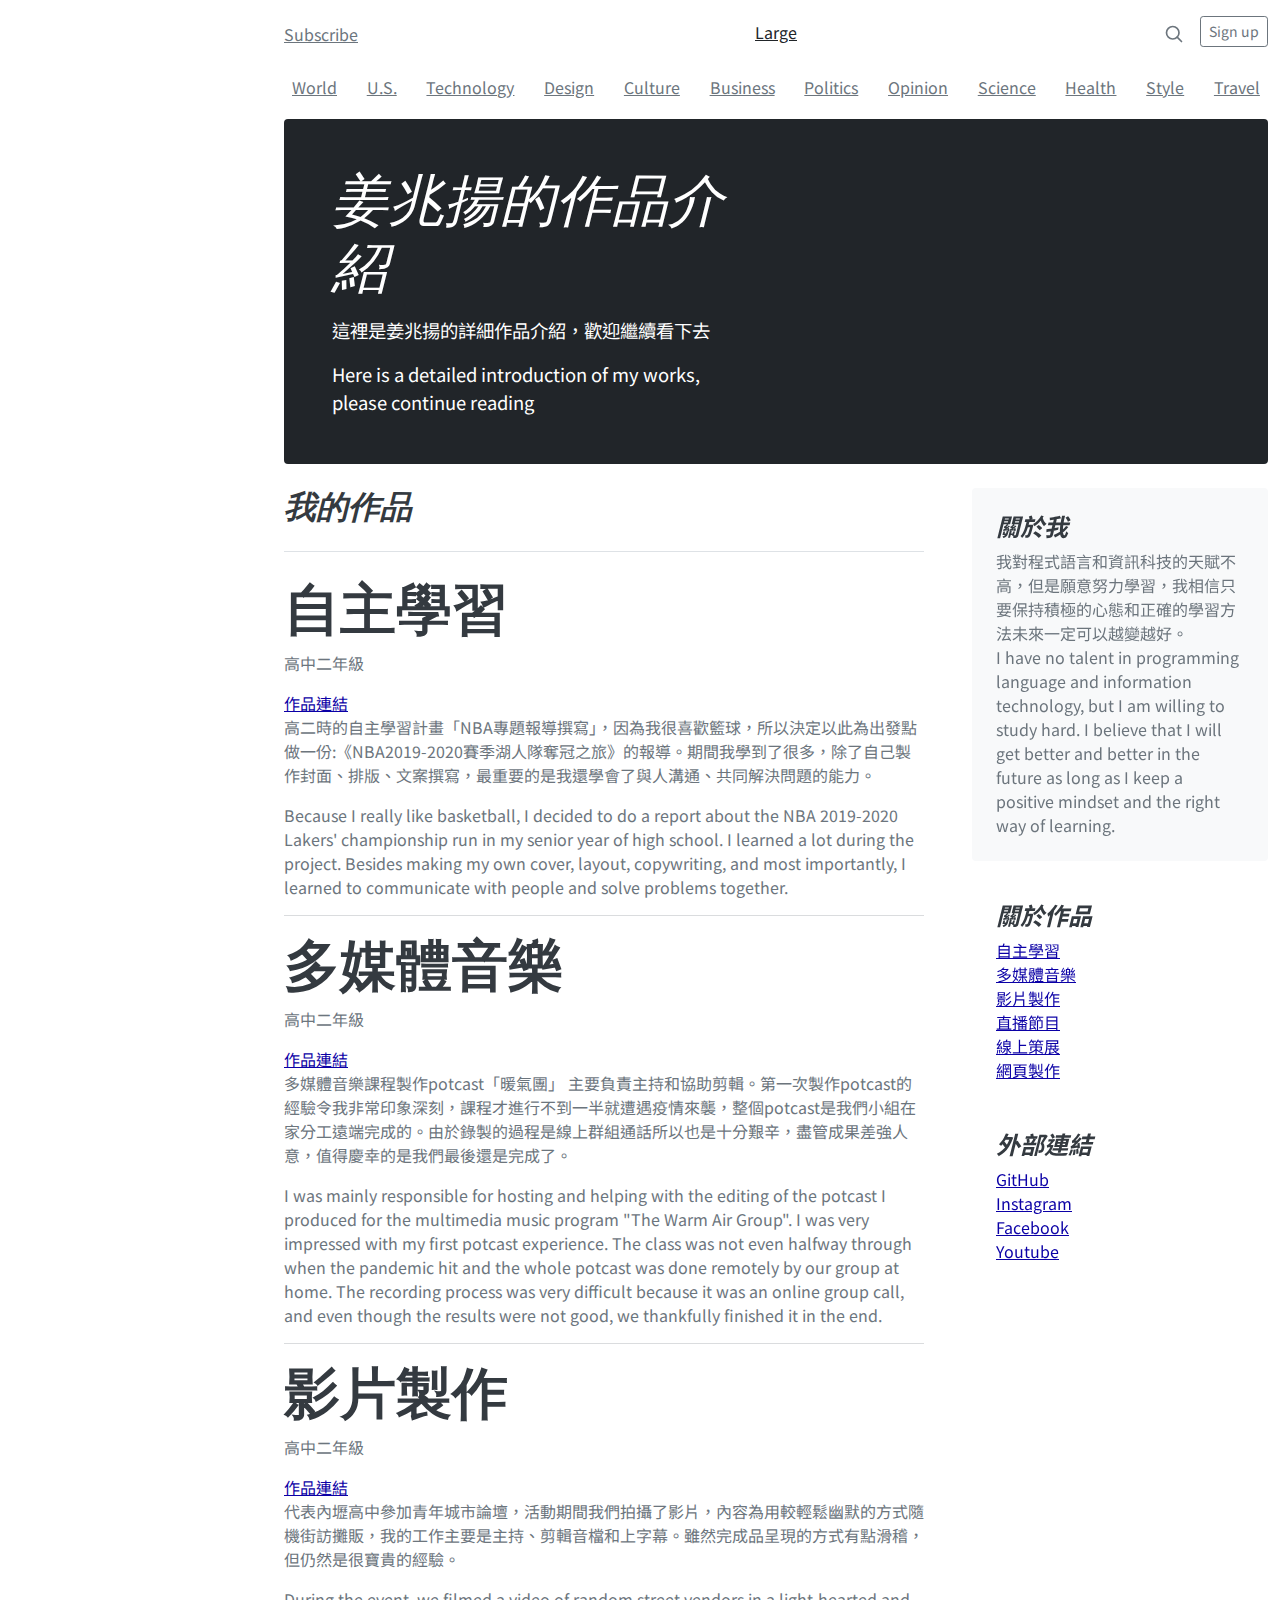
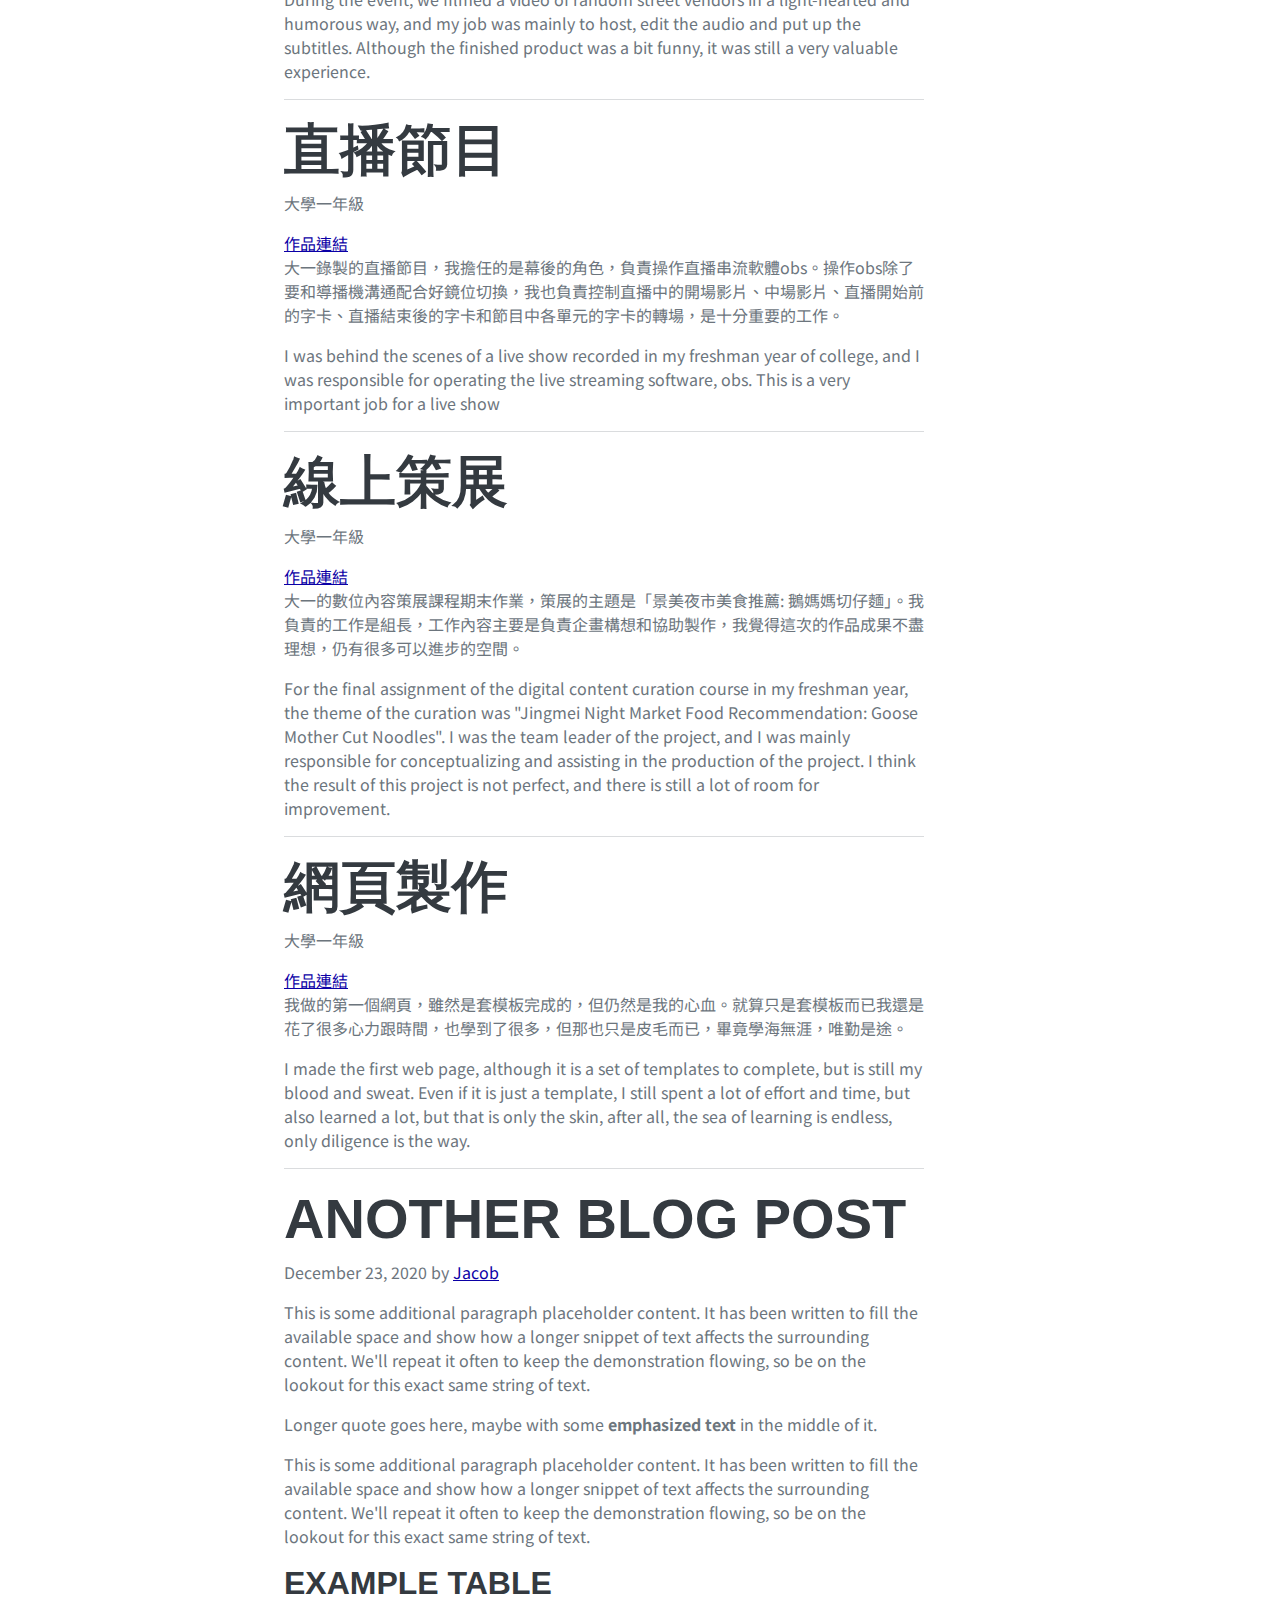
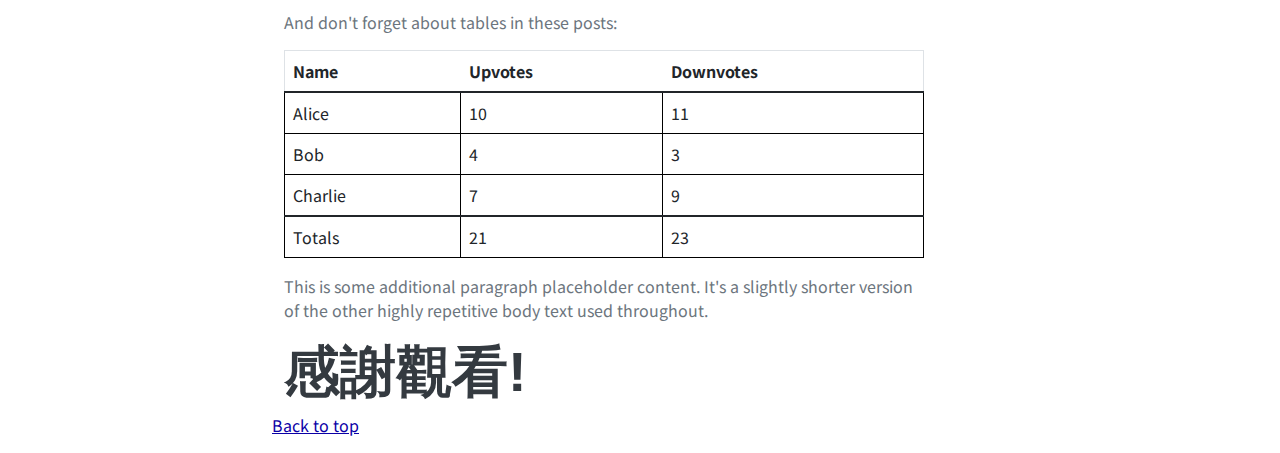
==== Portfolios.html @ b4c531ac "期末" ====
<!DOCTYPE html>
<html lang="en">
    <head>
      <title>Portfolios</title>
        <meta charset="utf-8" />
        <meta name="viewport" content="width=device-width, initial-scale=1, shrink-to-fit=no" />
        <meta name="description" content="" />
        <meta name="author" content="Mark Otto, Jacob Thornton, and Bootstrap contributors">
        <meta name="generator" content="Hugo 0.88.1">
        <link rel="canonical" href="https://bootstrap5.hexschool.com/docs/5.1/examples/blog/">
        <link rel="icon" type="image/x-icon" href="assets/img/favicon2.ico" />
        <!-- Bootstrap core CSS -->
        <link href="/docs/5.1/dist/css/bootstrap.min.css" rel="stylesheet" integrity="sha384-F3w7mX95PdgyTmZZMECAngseQB83DfGTowi0iMjiWaeVhAn4FJkqJByhZMI3AhiU" crossorigin="anonymous">
        <!-- Google fonts--><link rel="preconnect" href="https://fonts.googleapis.com">
<link rel="preconnect" href="https://fonts.gstatic.com" crossorigin>
<link href="https://fonts.googleapis.com/css2?family=Noto+Sans+TC&display=swap" rel="stylesheet">
        <!-- Core theme CSS (includes Bootstrap)-->
        <link href="css/styles.css" rel="stylesheet" />
        <link href="css/my_styles.css" rel="stylesheet">
    </head>
    <body id="page-top">
            <div class="container-fluid">
              <header class="blog-header py-3">
                <div class="row flex-nowrap justify-content-between align-items-center">
                  <div class="col-4 pt-1">
                    <a class="link-secondary" href="#">Subscribe</a>
                  </div>
                  <div class="col-4 text-center">
                    <a class="blog-header-logo text-dark" href="#">Large</a>
                  </div>
                  <div class="col-4 d-flex justify-content-end align-items-center">
                    <a class="link-secondary" href="#" aria-label="Search">
                      <svg xmlns="http://www.w3.org/2000/svg" width="20" height="20" fill="none" stroke="currentColor" stroke-linecap="round" stroke-linejoin="round" stroke-width="2" class="mx-3" role="img" viewBox="0 0 24 24">
                        <title>Search</title>
                        <circle cx="10.5" cy="10.5" r="7.5"></circle>
                        <path d="M21 21l-5.2-5.2"></path>
                      </svg>
                    </a>
                    <a class="btn btn-sm btn-outline-secondary" href="#">Sign up</a>
                  </div>
                </div>
              </header>
            
              <div class="nav-scroller py-1 mb-2">
                <nav class="nav d-flex justify-content-between">
                  <a class="p-2 link-secondary" href="#">World</a>
                  <a class="p-2 link-secondary" href="#">U.S.</a>
                  <a class="p-2 link-secondary" href="#">Technology</a>
                  <a class="p-2 link-secondary" href="#">Design</a>
                  <a class="p-2 link-secondary" href="#">Culture</a>
                  <a class="p-2 link-secondary" href="#">Business</a>
                  <a class="p-2 link-secondary" href="#">Politics</a>
                  <a class="p-2 link-secondary" href="#">Opinion</a>
                  <a class="p-2 link-secondary" href="#">Science</a>
                  <a class="p-2 link-secondary" href="#">Health</a>
                  <a class="p-2 link-secondary" href="#">Style</a>
                  <a class="p-2 link-secondary" href="#">Travel</a>
                </nav>
              </div>
            </div>
            
            <main class="container">
              <div class="p-4 p-md-5 mb-4 text-white rounded bg-dark">
                <div class="col-md-6 px-0">
                  <h1 class="display-4 fst-italic" style="color:white;">姜兆揚的作品介紹</h1>
                  <p class="lead my-3">這裡是姜兆揚的詳細作品介紹，歡迎繼續看下去</p>
                  <p class="lead mb-0">Here is a detailed introduction of my works,</p>
                  <p class="lead mb-0">please continue reading</p>
                </div>
              </div>     
              <div class="row g-5">
                <div class="col-md-8">
                  <h3 class="pb-4 mb-4 fst-italic border-bottom">
                    我的作品
                  </h3>
                  <article class="blog-post">
                    <h2 class="blog-post-title" id="work1">自主學習</h2>
                    <p class="blog-post-meta">高中二年級</p>
                    <a class="blog-post-meta"href="https://www.canva.com/design/DAE_dx_OqQ0/Xv5aE0U34Uskx4qtLakNQQ/edit?utm_content=DAE_dx_OqQ0&utm_campaign=designshare&utm_medium=link2&utm_source=sharebutton"target="_blank">作品連結</a>
                    <p>高二時的自主學習計畫「NBA專題報導撰寫」，因為我很喜歡籃球，所以決定以此為出發點做一份:《NBA2019-2020賽季湖人隊奪冠之旅》的報導。期間我學到了很多，除了自己製作封面、排版、文案撰寫，最重要的是我還學會了與人溝通、共同解決問題的能力。</p>
                    <p>Because I really like basketball, I decided to do a report about the NBA 2019-2020 Lakers' championship run in my senior year of high school. I learned a lot during the project. Besides making my own cover, layout, copywriting, and most importantly, I learned to communicate with people and solve problems together.</p>
                    <hr>
                    <h2 class="blog-post-title" id="work2">多媒體音樂</h2>
                    <p class="blog-post-meta">高中二年級</p>
                    <a class="blog-post-meta"href="https://youtu.be/Ru5J5gR4CGY"target="_blank">作品連結</a>
                    <p>多媒體音樂課程製作potcast「暖氣團」 主要負責主持和協助剪輯。第一次製作potcast的經驗令我非常印象深刻，課程才進行不到一半就遭遇疫情來襲，整個potcast是我們小組在家分工遠端完成的。由於錄製的過程是線上群組通話所以也是十分艱辛，盡管成果差強人意，值得慶幸的是我們最後還是完成了。</p>
                    <p>I was mainly responsible for hosting and helping with the editing of the potcast I produced for the multimedia music program "The Warm Air Group". I was very impressed with my first potcast experience. The class was not even halfway through when the pandemic hit and the whole potcast was done remotely by our group at home. The recording process was very difficult because it was an online group call, and even though the results were not good, we thankfully finished it in the end.</p>
                    <hr>
                    <h2 class="blog-post-title" id="work3">影片製作</h2>
                    <p class="blog-post-meta">高中二年級</p>
                    <a class="blog-post-meta"href="https://www.youtube.com/watch?v=USkbaBMKOKA"target="_blank">作品連結</a>
                    <p>代表內壢高中參加青年城市論壇，活動期間我們拍攝了影片，內容為用較輕鬆幽默的方式隨機街訪攤販，我的工作主要是主持、剪輯音檔和上字幕。雖然完成品呈現的方式有點滑稽，但仍然是很寶貴的經驗。</p>
                    <p>During the event, we filmed a video of random street vendors in a light-hearted and humorous way, and my job was mainly to host, edit the audio and put up the subtitles. Although the finished product was a bit funny, it was still a very valuable experience.</p>
                    <hr>
                    <h2 class="blog-post-title" id="work4">直播節目</h2>
                    <p class="blog-post-meta">大學一年級</p>
                    <a class="blog-post-meta"href="https://www.youtube.com/live/WNCuz8WMkfk?feature=share"target="_blank">作品連結</a>
                    <p>大一錄製的直播節目，我擔任的是幕後的角色，負責操作直播串流軟體obs。操作obs除了要和導播機溝通配合好鏡位切換，我也負責控制直播中的開場影片、中場影片、直播開始前的字卡、直播結束後的字卡和節目中各單元的字卡的轉場，是十分重要的工作。</p>
                    <p>I was behind the scenes of a live show recorded in my freshman year of college, and I was responsible for operating the live streaming software, obs. This is a very important job for a live show</p>
                    <hr>
                    <h2 class="blog-post-title" id="work5">線上策展</h2>
                    <p class="blog-post-meta">大學一年級</p>
                    <a class="blog-post-meta"href="https://virsody.io/exhibition/fuihuifhuhfheiffhf"target="_blank">作品連結</a>
                    <p>大一的數位內容策展課程期末作業，策展的主題是「景美夜市美食推薦: 鵝媽媽切仔麵」。我負責的工作是組長，工作內容主要是負責企畫構想和協助製作，我覺得這次的作品成果不盡理想，仍有很多可以進步的空間。</p>
                    <p>For the final assignment of the digital content curation course in my freshman year, the theme of the curation was "Jingmei Night Market Food Recommendation: Goose Mother Cut Noodles". I was the team leader of the project, and I was mainly responsible for conceptualizing and assisting in the production of the project. I think the result of this project is not perfect, and there is still a lot of room for improvement.</p>
                    <hr>
                    <h2 class="blog-post-title" id="work6">網頁製作</h2>
                    <p class="blog-post-meta">大學一年級</p>
                    <a class="blog-post-meta"href="https://a111070031.github.io/"target="_blank">作品連結</a>
                    <p>我做的第一個網頁，雖然是套模板完成的，但仍然是我的心血。就算只是套模板而已我還是花了很多心力跟時間，也學到了很多，但那也只是皮毛而已，畢竟學海無涯，唯勤是途。</p>
                    <p>I made the first web page, although it is a set of templates to complete, but is still my blood and sweat. Even if it is just a template, I still spent a lot of effort and time, but also learned a lot, but that is only the skin, after all, the sea of learning is endless, only diligence is the way.</p>
                    <hr>
                  </article>
            
                  <article class="blog-post">
                    <h2 class="blog-post-title">Another blog post</h2>
                    <p class="blog-post-meta">December 23, 2020 by <a href="#">Jacob</a></p>
            
                    <p>This is some additional paragraph placeholder content. It has been written to fill the available space and show how a longer snippet of text affects the surrounding content. We'll repeat it often to keep the demonstration flowing, so be on the lookout for this exact same string of text.</p>
                    <blockquote>
                      <p>Longer quote goes here, maybe with some <strong>emphasized text</strong> in the middle of it.</p>
                    </blockquote>
                    <p>This is some additional paragraph placeholder content. It has been written to fill the available space and show how a longer snippet of text affects the surrounding content. We'll repeat it often to keep the demonstration flowing, so be on the lookout for this exact same string of text.</p>
                    <h3>Example table</h3>
                    <p>And don't forget about tables in these posts:</p>
                    <table class="table">
                      <thead>
                        <tr>
                          <th>Name</th>
                          <th>Upvotes</th>
                          <th>Downvotes</th>
                        </tr>
                      </thead>
                      <tbody>
                        <tr>
                          <td>Alice</td>
                          <td>10</td>
                          <td>11</td>
                        </tr>
                        <tr>
                          <td>Bob</td>
                          <td>4</td>
                          <td>3</td>
                        </tr>
                        <tr>
                          <td>Charlie</td>
                          <td>7</td>
                          <td>9</td>
                        </tr>
                      </tbody>
                      <tfoot>
                        <tr>
                          <td>Totals</td>
                          <td>21</td>
                          <td>23</td>
                        </tr>
                      </tfoot>
                    </table>
            
                    <p>This is some additional paragraph placeholder content. It's a slightly shorter version of the other highly repetitive body text used throughout.</p>
                  </article> 
                  <article class="blog-post">
                    <h2 class="blog-post-title">感謝觀看!</h2>
                  </article>                
                </div>           
                <div class="col-md-4">
                  <div class="position-sticky" style="top: 2rem;">
                    <div class="p-4 mb-3 bg-light rounded">
                      <h4 class="fst-italic">關於我</h4>
                      <p class="mb-0">我對程式語言和資訊科技的天賦不高，但是願意努力學習，我相信只要保持積極的心態和正確的學習方法未來一定可以越變越好。</p>
                      <p class="mb-0">I have no talent in programming language and information technology, but I am willing to study hard. I believe that I will get better and better in the future as long as I keep a positive mindset and the right way of learning.</p>
                    </div>           
                    <div class="p-4">
                      <h4 class="fst-italic">關於作品</h4>
                      <ol class="list-unstyled mb-0">
                        <li><a href="#work1">自主學習</a></li>
                        <li><a href="#work2">多媒體音樂</a></li>
                        <li><a href="#work3">影片製作</a></li>
                        <li><a href="#work4">直播節目</a></li>
                        <li><a href="#work5">線上策展</a></li>
                        <li><a href="#work6">網頁製作</a></li>
                      </ol>
                    </div>           
                    <div class="p-4">
                      <h4 class="fst-italic">外部連結</h4>
                      <ol class="list-unstyled">
                        <li><a href="https://github.com/A111070031"target="_blank">GitHub</a></li>
                        <li><a href="https://www.instagram.com/jiangzhaoyang9/"target="_blank">Instagram</a></li>
                        <li><a href="https://www.facebook.com/profile.php?id=100037380620520"target="_blank">Facebook</a></li>
                        <li><a href="https://www.youtube.com/@user-mw4rw2xn7m"target="_blank">Youtube</a></li>
                      </ol>
                    </div>
                  </div>
                </div>
              </div>           
            </main>            
            <footer class="blog-footer">
              <p>
                <a href="#page-top">Back to top</a>
              </p>
            </footer>
        
        </div>
    </body>
    </html>
---- css/my_styles.css ----
body {
    font-family: 'Noto Sans TC', sans-serif;
}

h6, h6, h5, h5, h4, h4, .h3, .h3, .h2, .h2, .h1, .h1 {
    font-family: 'Noto Sans TC', sans-serif;
    text-transform: none;
}
    
.subheading {
    font-family: 'Noto Sans TC', sans-serif;
    text-transform: none;
}

.expedu_icon {
    color: #495057;
}
.expedu_icon:hover {
    background-color: #495057;
    color: #fff;
}

:root {
    --bs-primary: #0b00a6;
    --bs-primary-rgb: 11, 0, 166;
    --bs-secondary: #c07300;
    --bs-secondary-rgb: 238, 143, 0;
}

.expedu_icon:hover {
    color: var(--bs-secondary);
}

a {
    color: var(--bs-primary); 
}

.social-icons .social-icon:hover {
    background-color: var(--bs-secondary);
}

.list-inline-item:hover {
    background-color: var(--bs-secondary);
}

table, td {
    border: 1px solid black;
    border-collapse: collapse;
}

.other-icons .other-icon:hover {
    background-color:#0b00a6 (--bs-secondary);
}
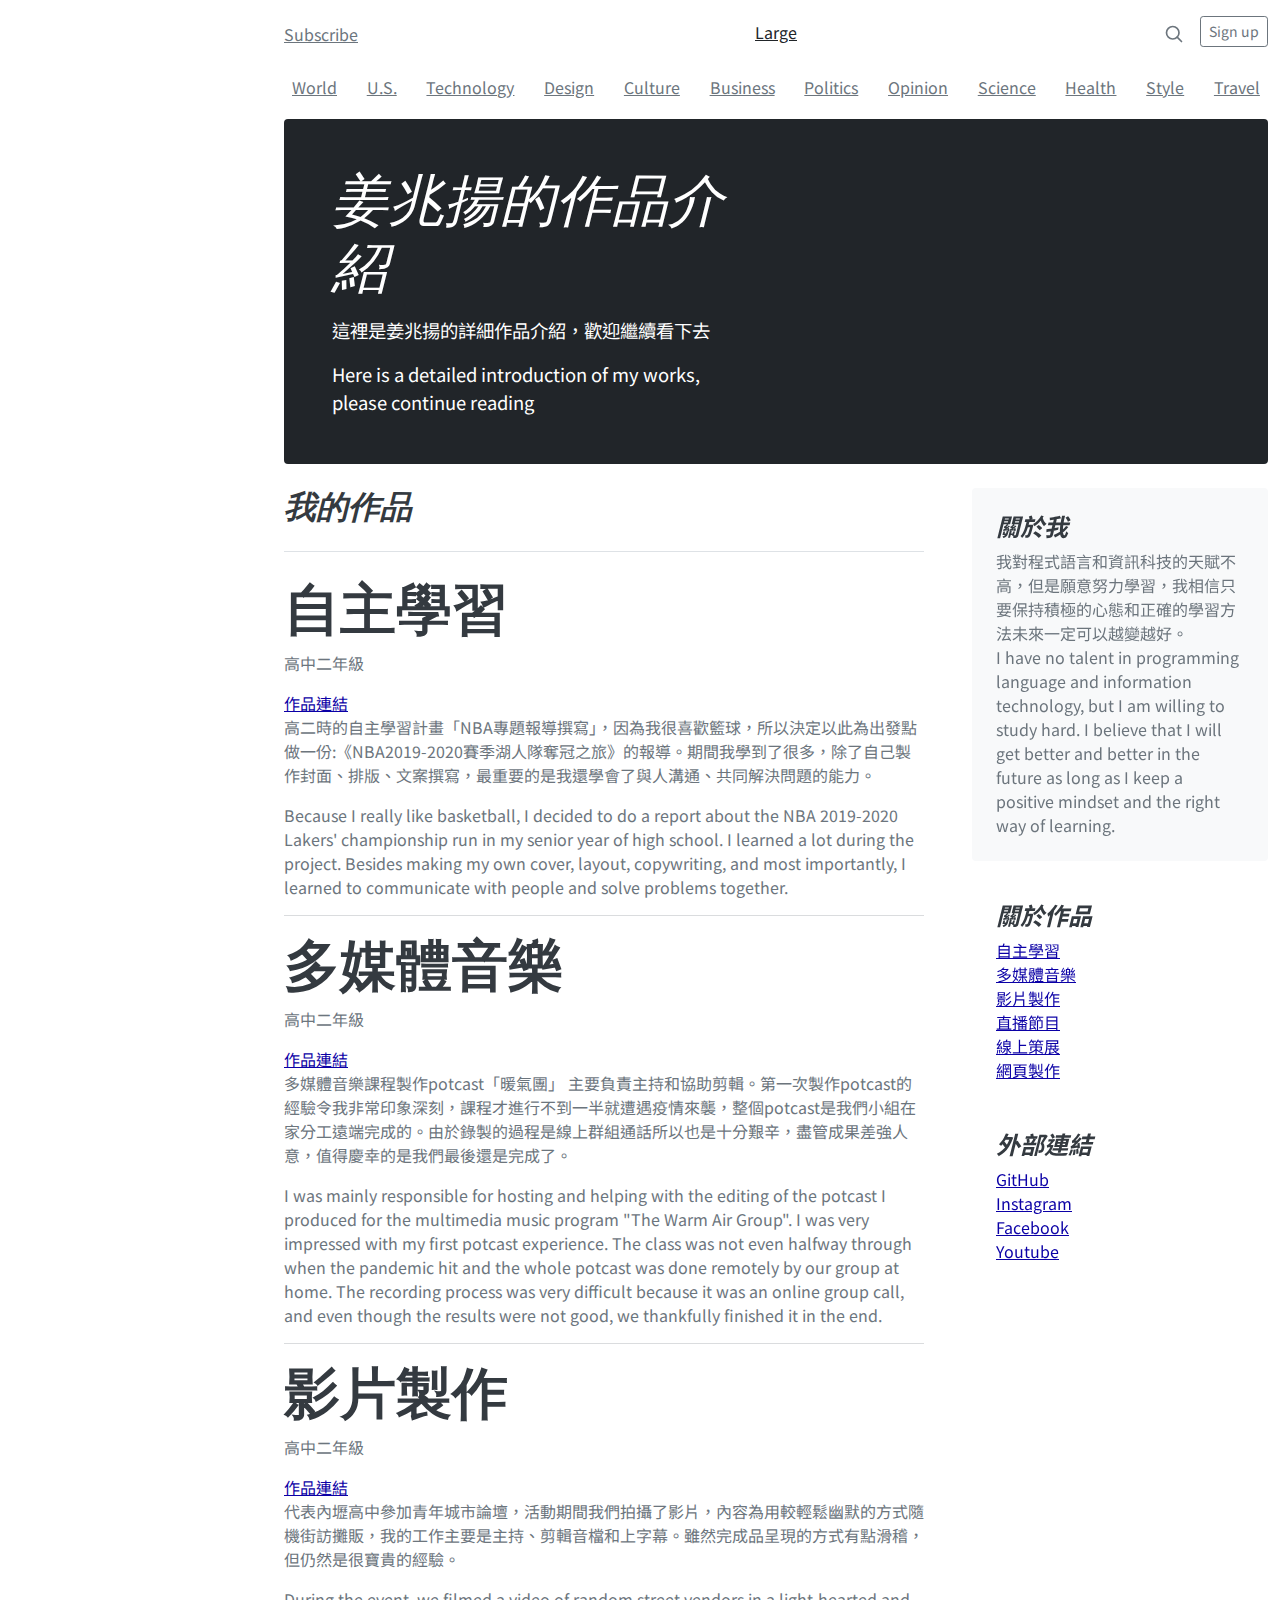
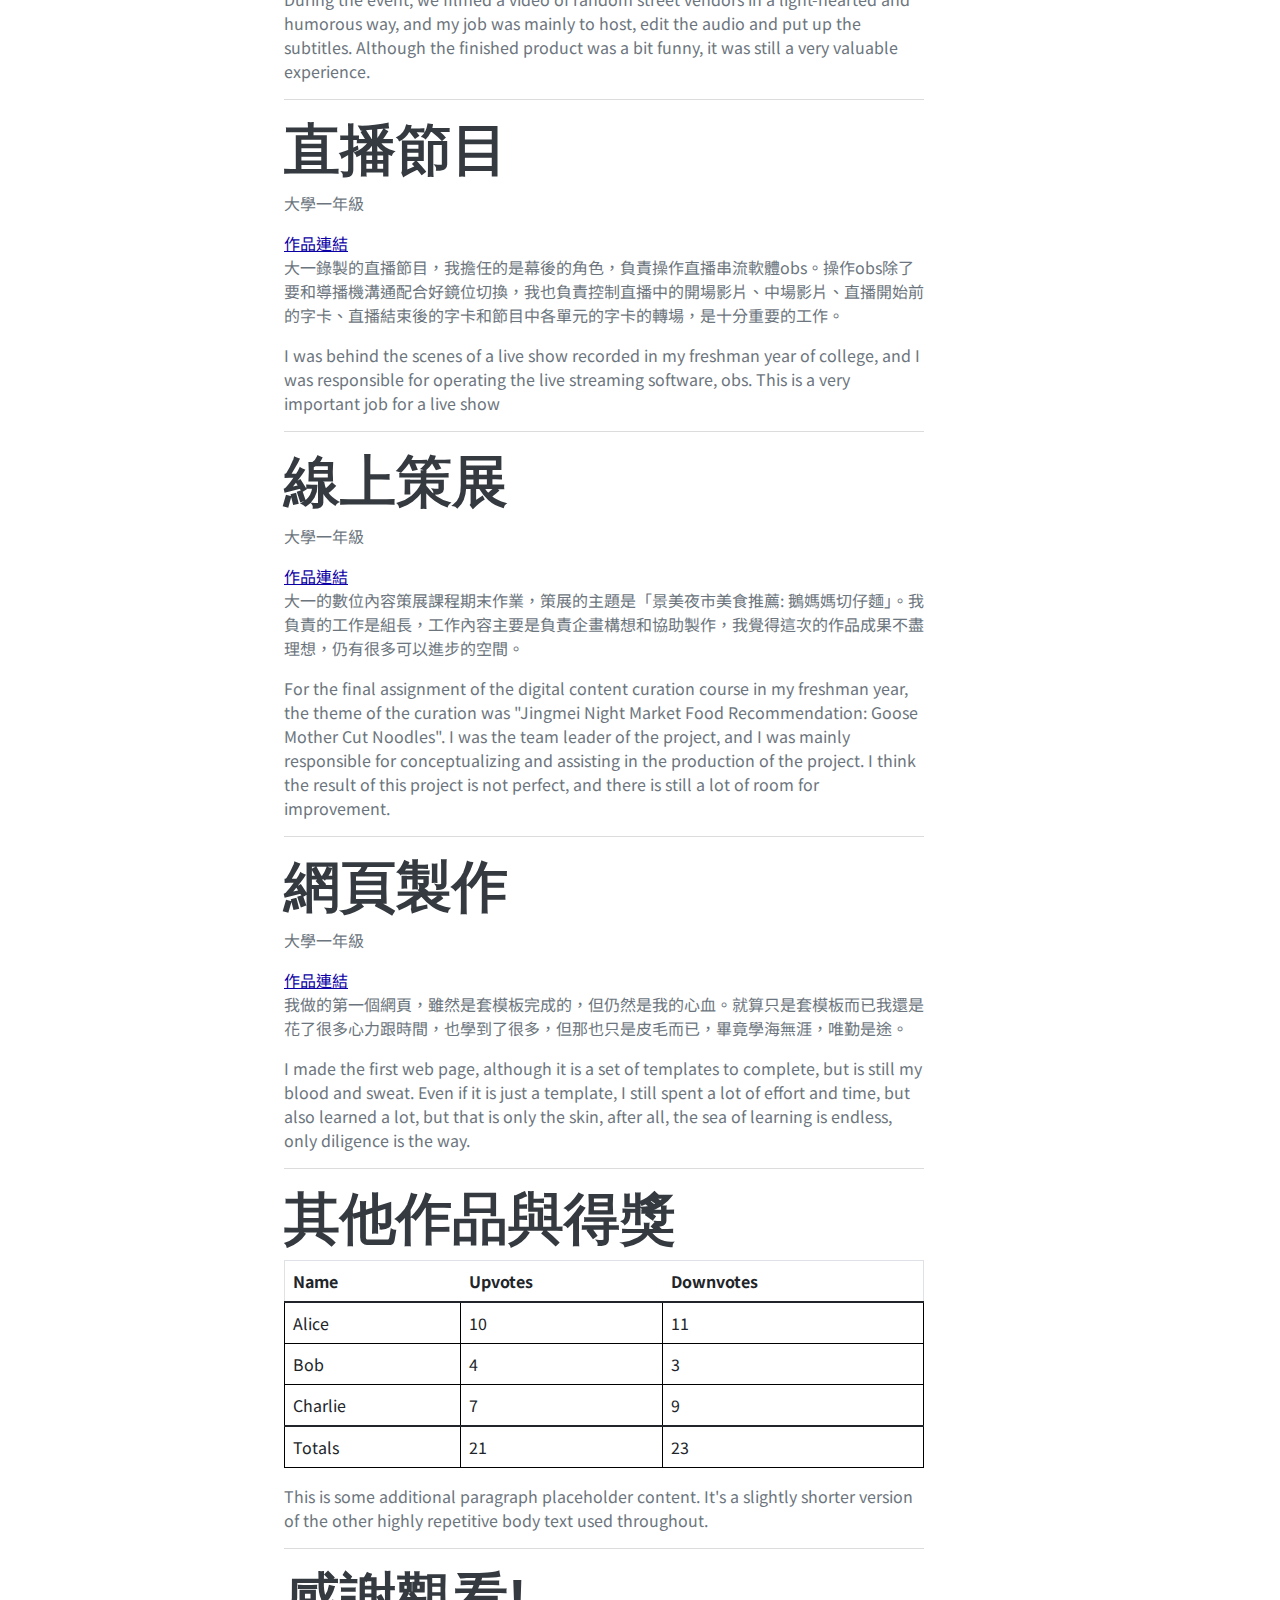
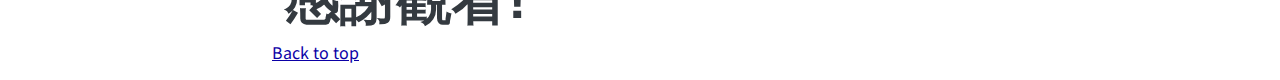
==== commit fb4a214e: "期末" ====
--- a/Portfolios.html
+++ b/Portfolios.html
@@ -113,16 +113,7 @@
                   </article>
             
                   <article class="blog-post">
-                    <h2 class="blog-post-title">Another blog post</h2>
-                    <p class="blog-post-meta">December 23, 2020 by <a href="#">Jacob</a></p>
-            
-                    <p>This is some additional paragraph placeholder content. It has been written to fill the available space and show how a longer snippet of text affects the surrounding content. We'll repeat it often to keep the demonstration flowing, so be on the lookout for this exact same string of text.</p>
-                    <blockquote>
-                      <p>Longer quote goes here, maybe with some <strong>emphasized text</strong> in the middle of it.</p>
-                    </blockquote>
-                    <p>This is some additional paragraph placeholder content. It has been written to fill the available space and show how a longer snippet of text affects the surrounding content. We'll repeat it often to keep the demonstration flowing, so be on the lookout for this exact same string of text.</p>
-                    <h3>Example table</h3>
-                    <p>And don't forget about tables in these posts:</p>
+                    <h2 class="blog-post-title">其他作品與得獎</h2>
                     <table class="table">
                       <thead>
                         <tr>
@@ -159,6 +150,7 @@
             
                     <p>This is some additional paragraph placeholder content. It's a slightly shorter version of the other highly repetitive body text used throughout.</p>
                   </article> 
+                  <hr>
                   <article class="blog-post">
                     <h2 class="blog-post-title">感謝觀看!</h2>
                   </article>                
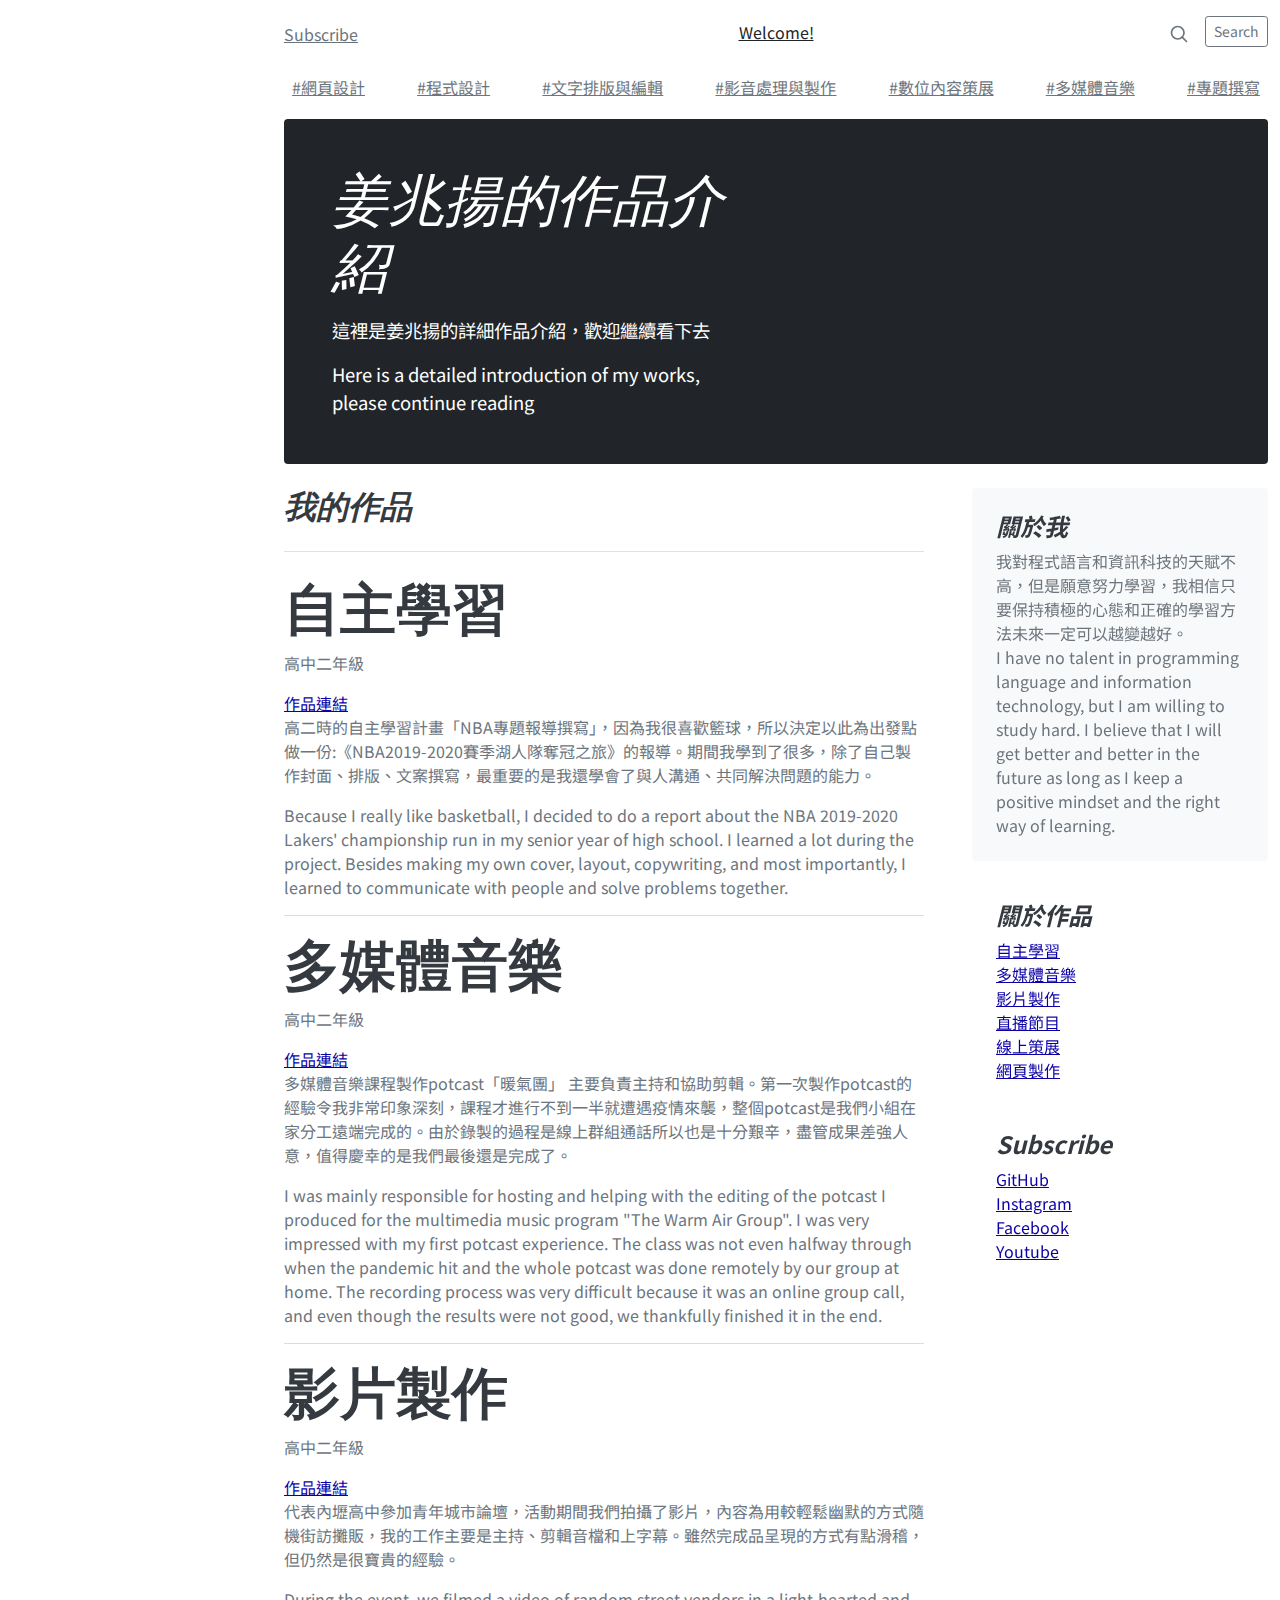
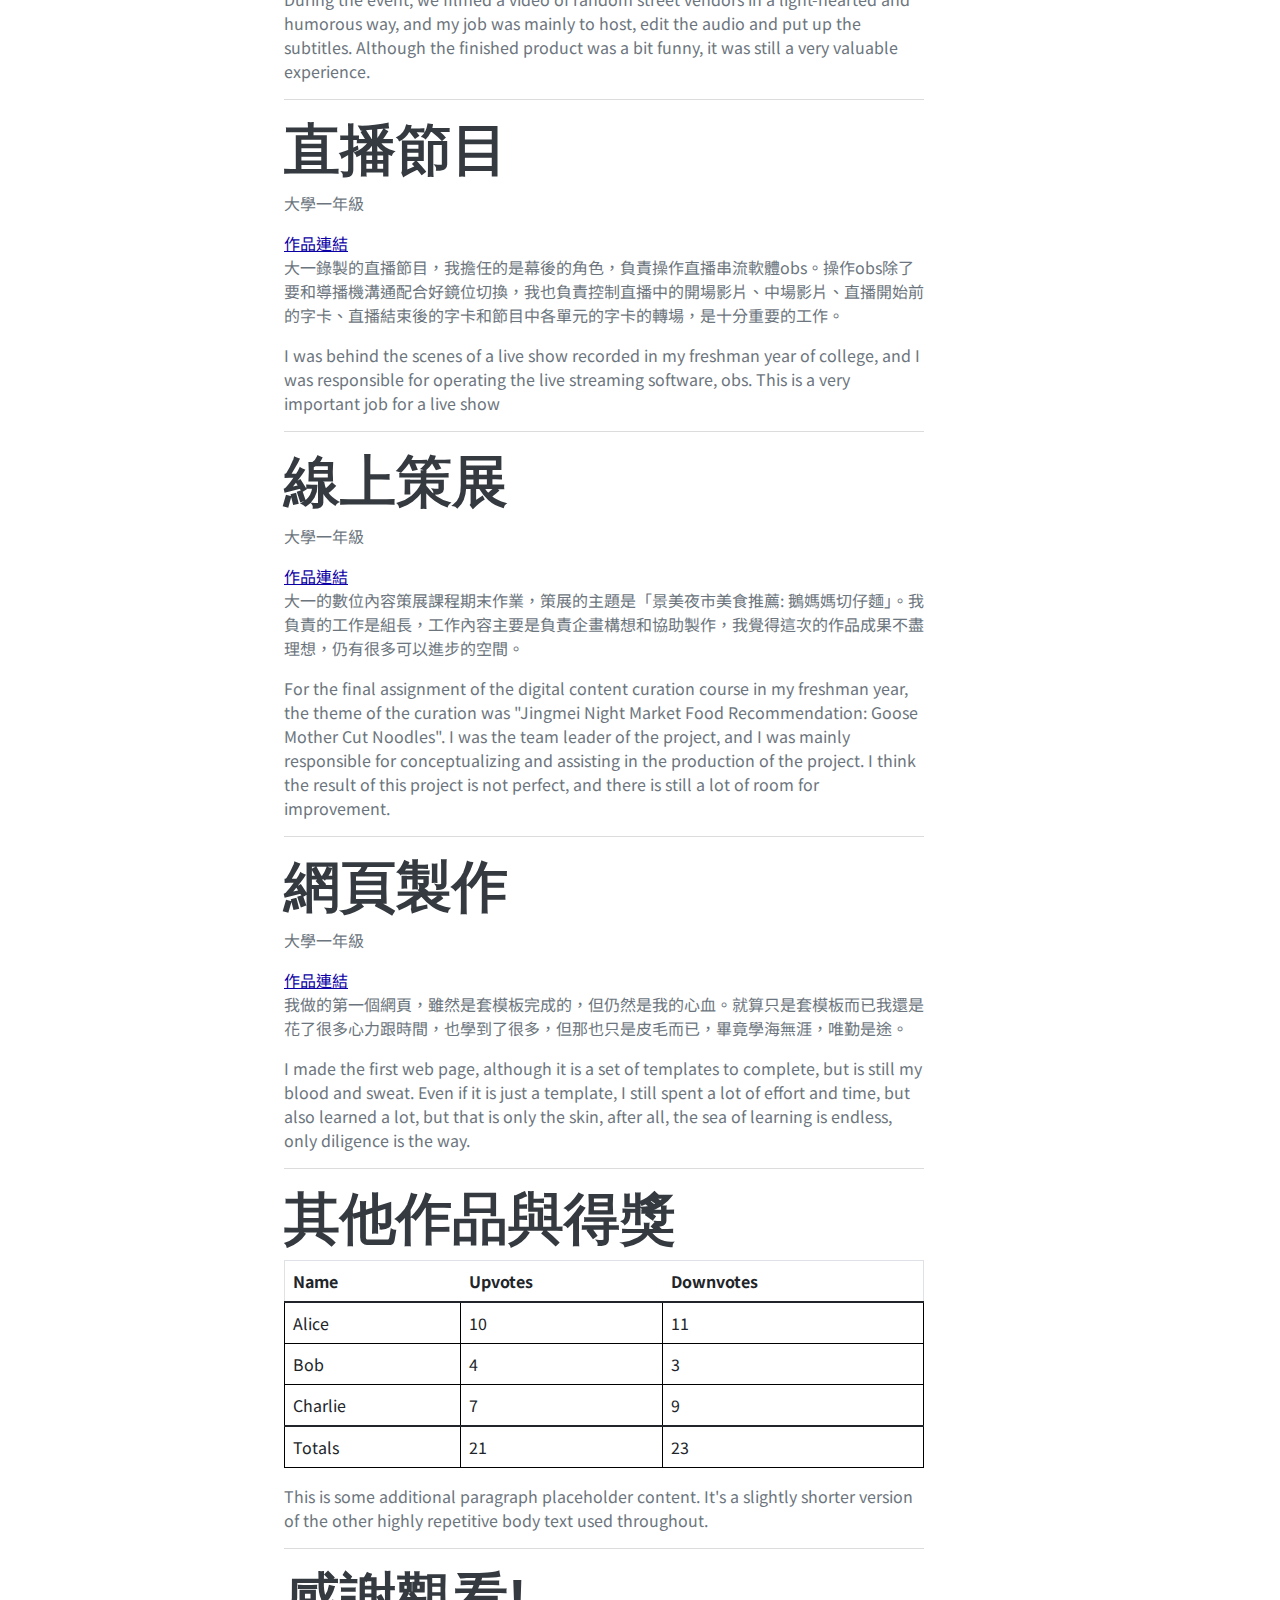
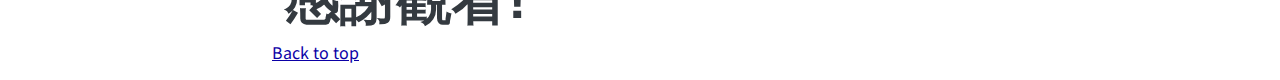
==== commit bac61a7b: "期末" ====
--- a/Portfolios.html
+++ b/Portfolios.html
@@ -23,38 +23,33 @@
               <header class="blog-header py-3">
                 <div class="row flex-nowrap justify-content-between align-items-center">
                   <div class="col-4 pt-1">
-                    <a class="link-secondary" href="#">Subscribe</a>
+                    <a class="link-secondary" href="#social-media">Subscribe</a>
                   </div>
                   <div class="col-4 text-center">
-                    <a class="blog-header-logo text-dark" href="#">Large</a>
+                    <a class="blog-header-logo text-dark" href="#page-top">Welcome!</a>
                   </div>
                   <div class="col-4 d-flex justify-content-end align-items-center">
-                    <a class="link-secondary" href="#" aria-label="Search">
+                    <a class="link-secondary" href="https://www.google.com/intl/zh-TW/chrome/" target="_blank" aria-label="Search">
                       <svg xmlns="http://www.w3.org/2000/svg" width="20" height="20" fill="none" stroke="currentColor" stroke-linecap="round" stroke-linejoin="round" stroke-width="2" class="mx-3" role="img" viewBox="0 0 24 24">
                         <title>Search</title>
                         <circle cx="10.5" cy="10.5" r="7.5"></circle>
                         <path d="M21 21l-5.2-5.2"></path>
                       </svg>
                     </a>
-                    <a class="btn btn-sm btn-outline-secondary" href="#">Sign up</a>
+                    <a class="btn btn-sm btn-outline-secondary" href="#">Search</a>
                   </div>
                 </div>
               </header>
             
               <div class="nav-scroller py-1 mb-2">
                 <nav class="nav d-flex justify-content-between">
-                  <a class="p-2 link-secondary" href="#">World</a>
-                  <a class="p-2 link-secondary" href="#">U.S.</a>
-                  <a class="p-2 link-secondary" href="#">Technology</a>
-                  <a class="p-2 link-secondary" href="#">Design</a>
-                  <a class="p-2 link-secondary" href="#">Culture</a>
-                  <a class="p-2 link-secondary" href="#">Business</a>
-                  <a class="p-2 link-secondary" href="#">Politics</a>
-                  <a class="p-2 link-secondary" href="#">Opinion</a>
-                  <a class="p-2 link-secondary" href="#">Science</a>
-                  <a class="p-2 link-secondary" href="#">Health</a>
-                  <a class="p-2 link-secondary" href="#">Style</a>
-                  <a class="p-2 link-secondary" href="#">Travel</a>
+                  <a class="p-2 link-secondary" href="#">#網頁設計</a>
+                  <a class="p-2 link-secondary" href="#">#程式設計</a>
+                  <a class="p-2 link-secondary" href="#">#文字排版與編輯</a>
+                  <a class="p-2 link-secondary" href="#">#影音處理與製作</a>
+                  <a class="p-2 link-secondary" href="#">#數位內容策展</a>
+                  <a class="p-2 link-secondary" href="#">#多媒體音樂</a>
+                  <a class="p-2 link-secondary" href="#">#專題撰寫</a>
                 </nav>
               </div>
             </div>
@@ -174,7 +169,7 @@
                       </ol>
                     </div>           
                     <div class="p-4">
-                      <h4 class="fst-italic">外部連結</h4>
+                      <h4 class="fst-italic" id="social-media">Subscribe</h4>
                       <ol class="list-unstyled">
                         <li><a href="https://github.com/A111070031"target="_blank">GitHub</a></li>
                         <li><a href="https://www.instagram.com/jiangzhaoyang9/"target="_blank">Instagram</a></li>
--- a/css/my_styles.css
+++ b/css/my_styles.css
@@ -47,7 +47,3 @@
     border: 1px solid black;
     border-collapse: collapse;
 }
-
-.other-icons .other-icon:hover {
-    background-color:#0b00a6 (--bs-secondary);
-}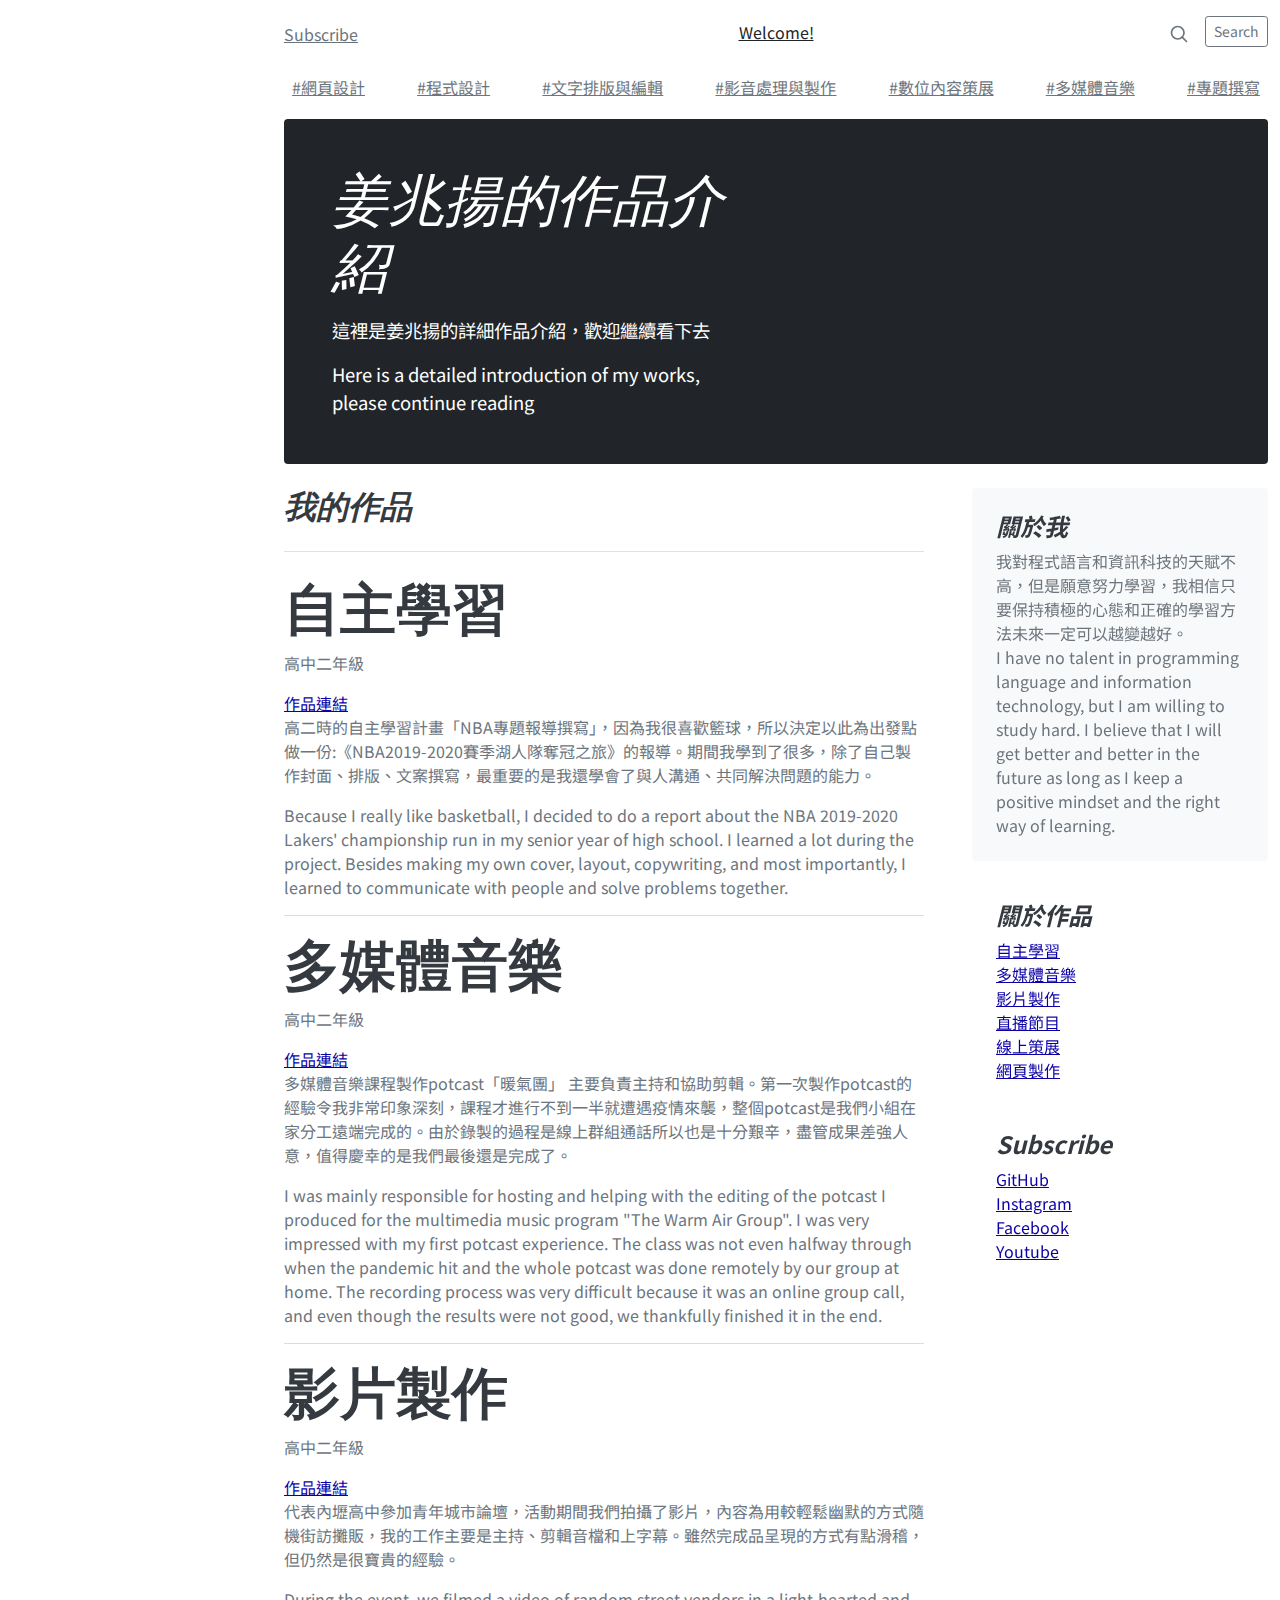
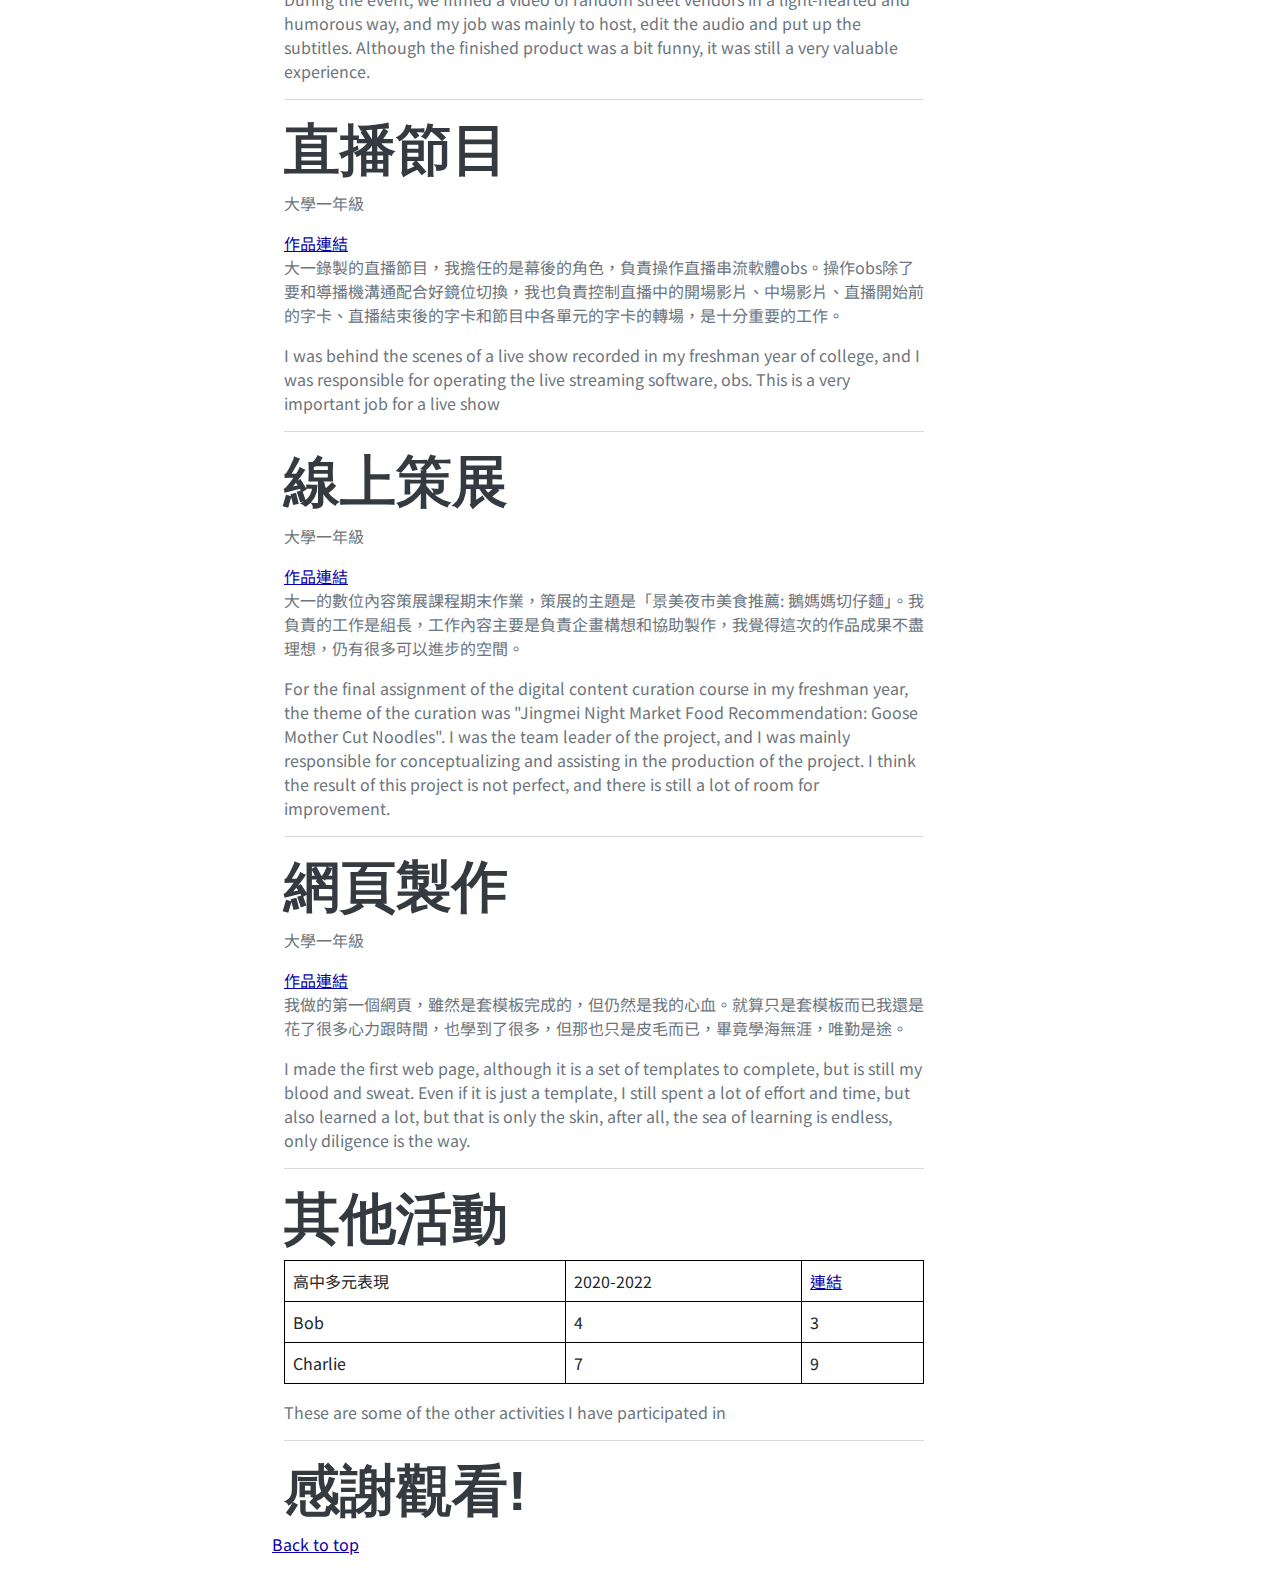
==== commit fbf2134e: "期末" ====
--- a/Portfolios.html
+++ b/Portfolios.html
@@ -36,7 +36,7 @@
                         <path d="M21 21l-5.2-5.2"></path>
                       </svg>
                     </a>
-                    <a class="btn btn-sm btn-outline-secondary" href="#">Search</a>
+                    <a class="btn btn-sm btn-outline-secondary" href="https://www.google.com/intl/zh-TW/chrome/" target="_blank">Search</a>
                   </div>
                 </div>
               </header>
@@ -108,20 +108,13 @@
                   </article>
             
                   <article class="blog-post">
-                    <h2 class="blog-post-title">其他作品與得獎</h2>
+                    <h2 class="blog-post-title">其他活動</h2>
                     <table class="table">
-                      <thead>
-                        <tr>
-                          <th>Name</th>
-                          <th>Upvotes</th>
-                          <th>Downvotes</th>
-                        </tr>
-                      </thead>
                       <tbody>
                         <tr>
-                          <td>Alice</td>
-                          <td>10</td>
-                          <td>11</td>
+                          <td>高中多元表現</td>
+                          <td>2020-2022</td>
+                          <td><a href="https://www.canva.com/design/DAFAHFg4aGA/n1O8x8FQFURCUfoff51TiA/edit?analyticsCorrelationId=3ed37435-ae04-4d5b-b93a-19d9682acf15"target="_blank">連結</a></td>
                         </tr>
                         <tr>
                           <td>Bob</td>
@@ -134,16 +127,8 @@
                           <td>9</td>
                         </tr>
                       </tbody>
-                      <tfoot>
-                        <tr>
-                          <td>Totals</td>
-                          <td>21</td>
-                          <td>23</td>
-                        </tr>
-                      </tfoot>
                     </table>
-            
-                    <p>This is some additional paragraph placeholder content. It's a slightly shorter version of the other highly repetitive body text used throughout.</p>
+                    <p>These are some of the other activities I have participated in</p>
                   </article> 
                   <hr>
                   <article class="blog-post">
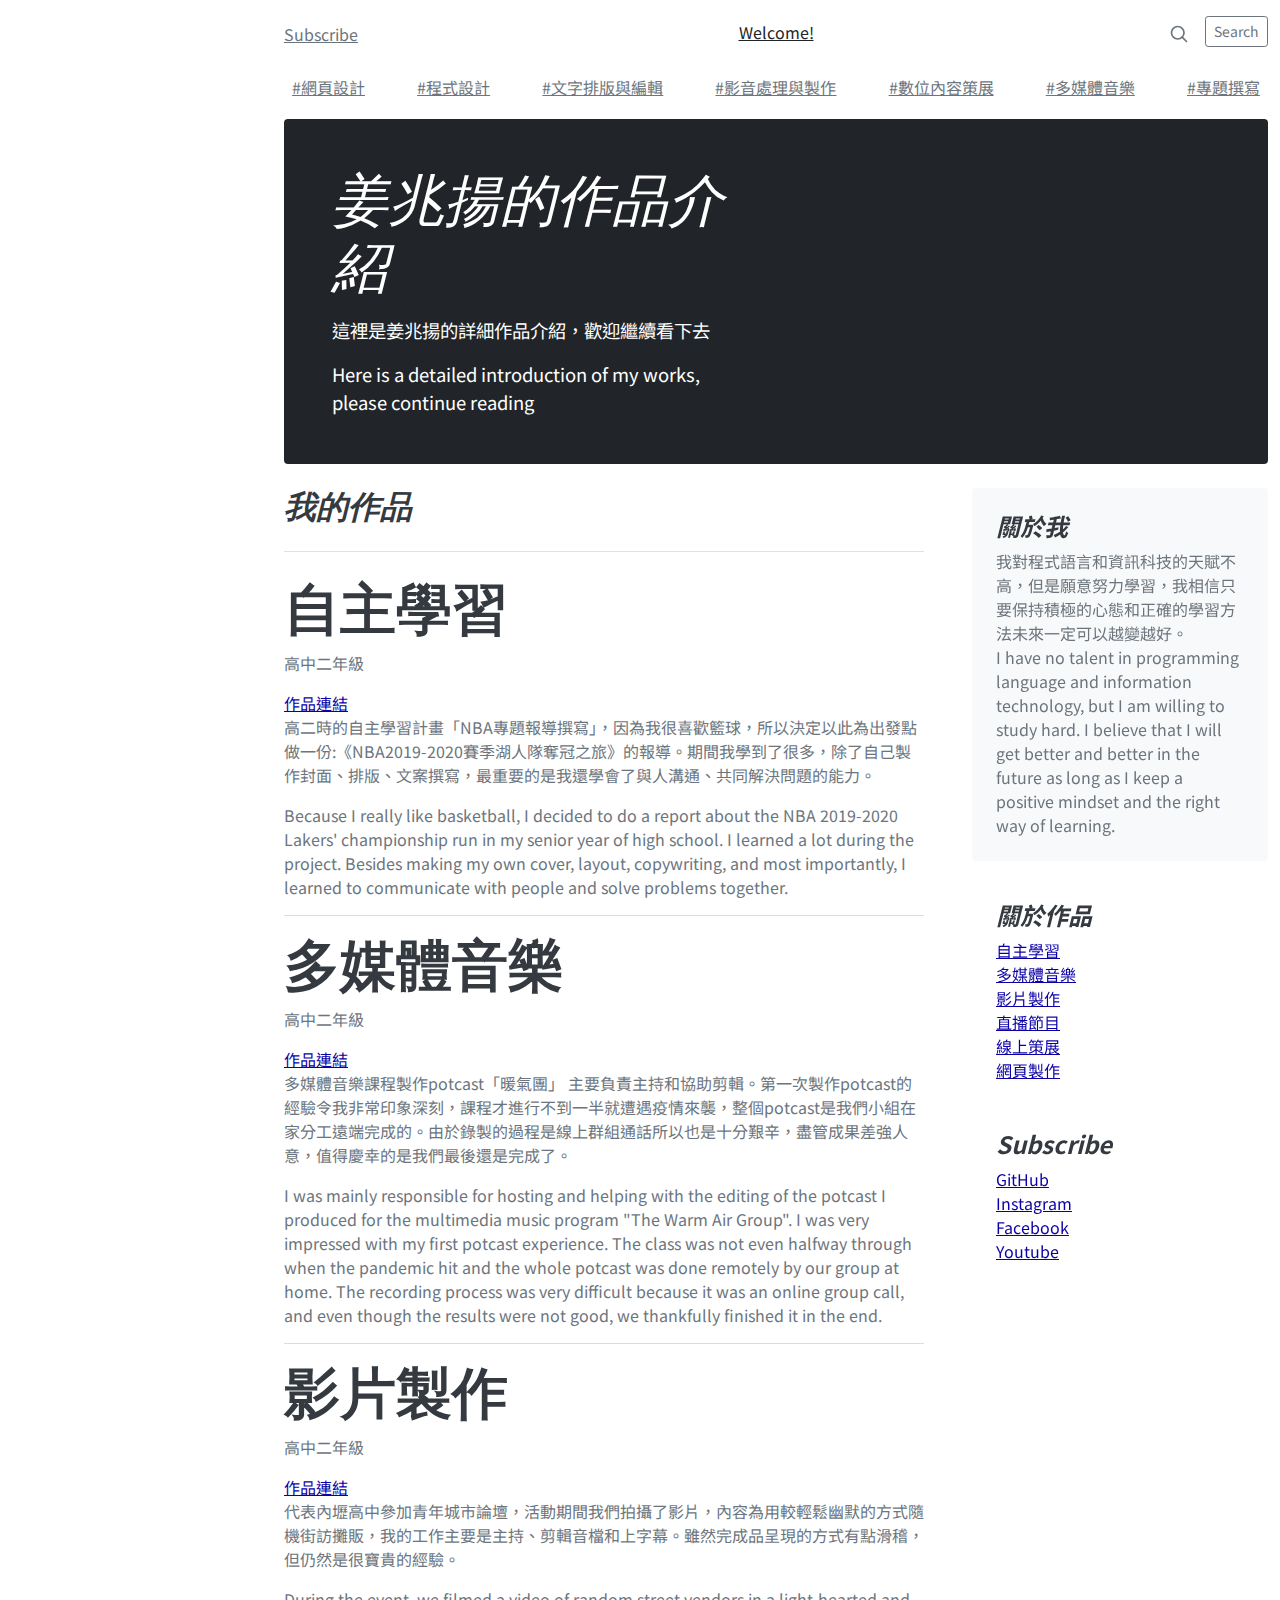
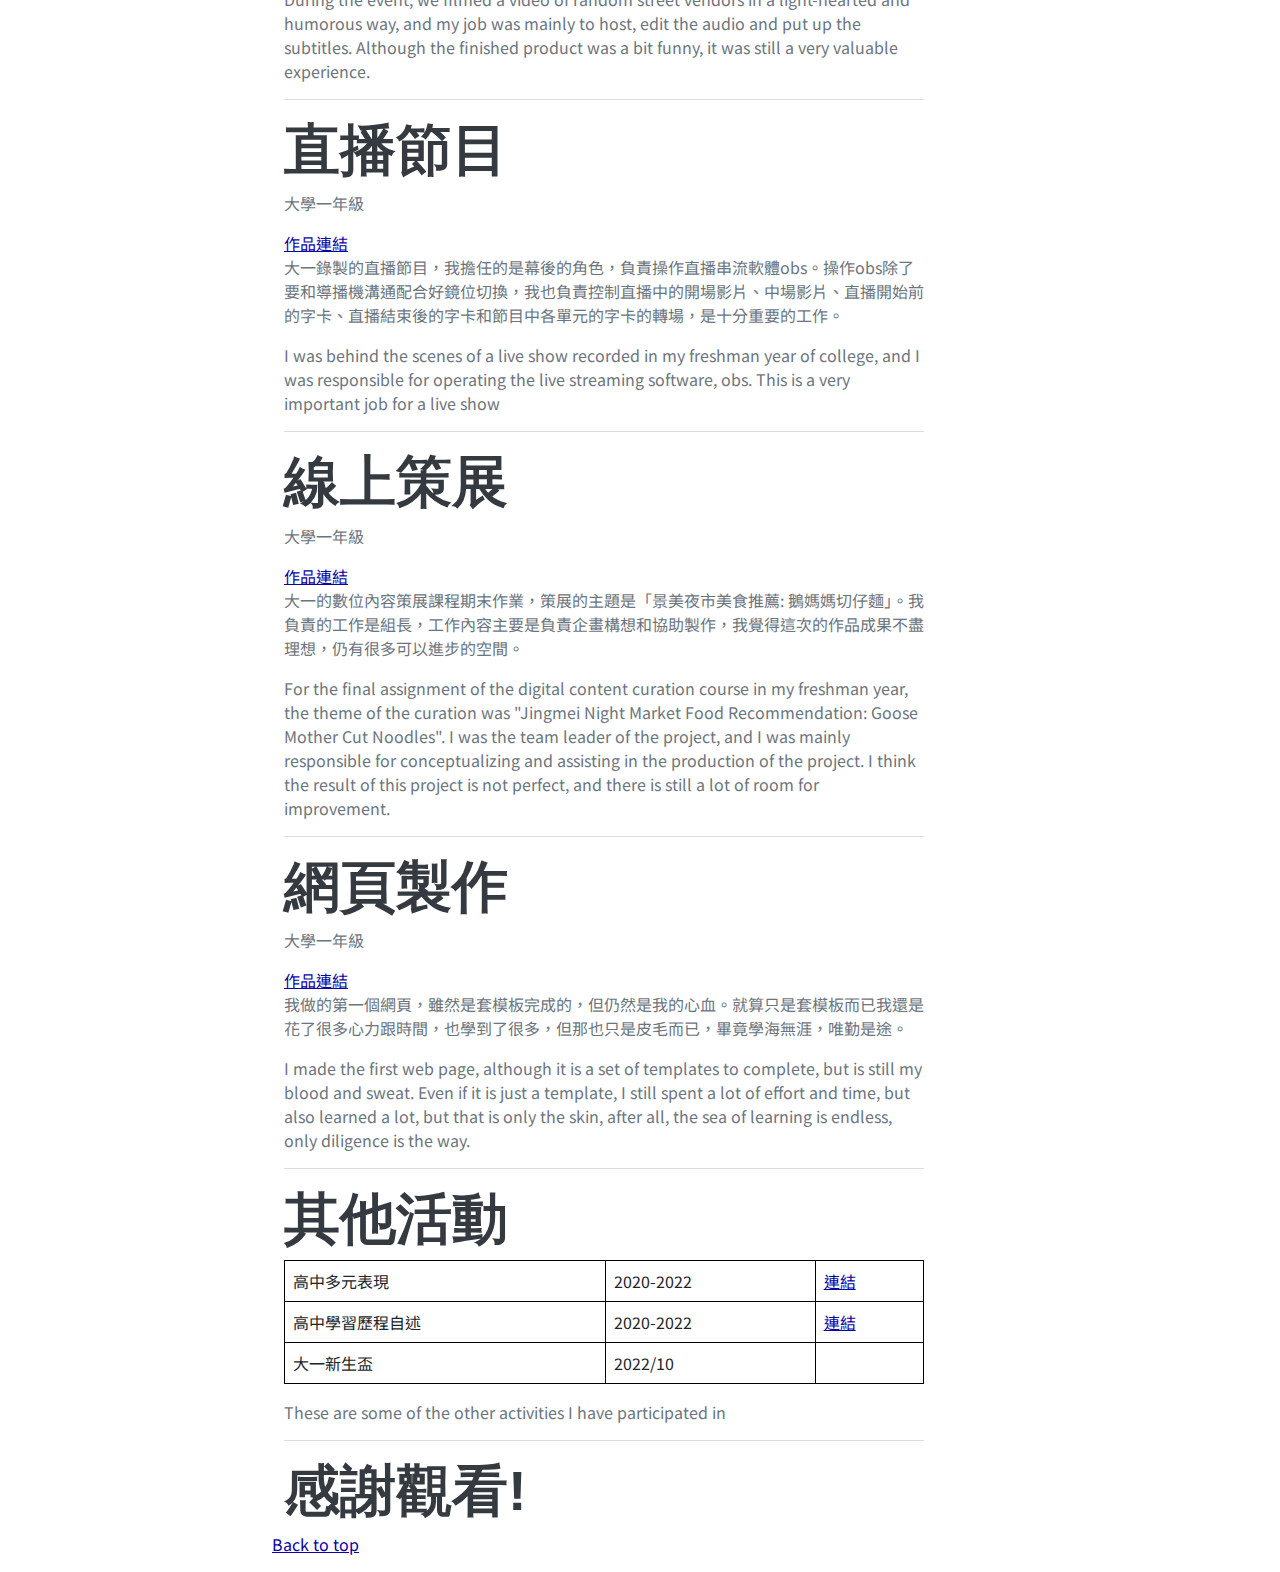
==== commit 4c91e437: "期末" ====
--- a/Portfolios.html
+++ b/Portfolios.html
@@ -117,14 +117,14 @@
                           <td><a href="https://www.canva.com/design/DAFAHFg4aGA/n1O8x8FQFURCUfoff51TiA/edit?analyticsCorrelationId=3ed37435-ae04-4d5b-b93a-19d9682acf15"target="_blank">連結</a></td>
                         </tr>
                         <tr>
-                          <td>Bob</td>
-                          <td>4</td>
-                          <td>3</td>
+                          <td>高中學習歷程自述</td>
+                          <td>2020-2022</td>
+                          <td><a href="https://www.canva.com/design/DAFAHKlBZg4/4Nev98eZFa7dZqc_dV95tA/edit?utm_content=DAFAHKlBZg4&utm_campaign=designshare&utm_medium=link2&utm_source=sharebutton">連結</a></td>
                         </tr>
                         <tr>
-                          <td>Charlie</td>
-                          <td>7</td>
-                          <td>9</td>
+                          <td>大一新生盃</td>
+                          <td>2022/10</td>
+                          <td></td>
                         </tr>
                       </tbody>
                     </table>
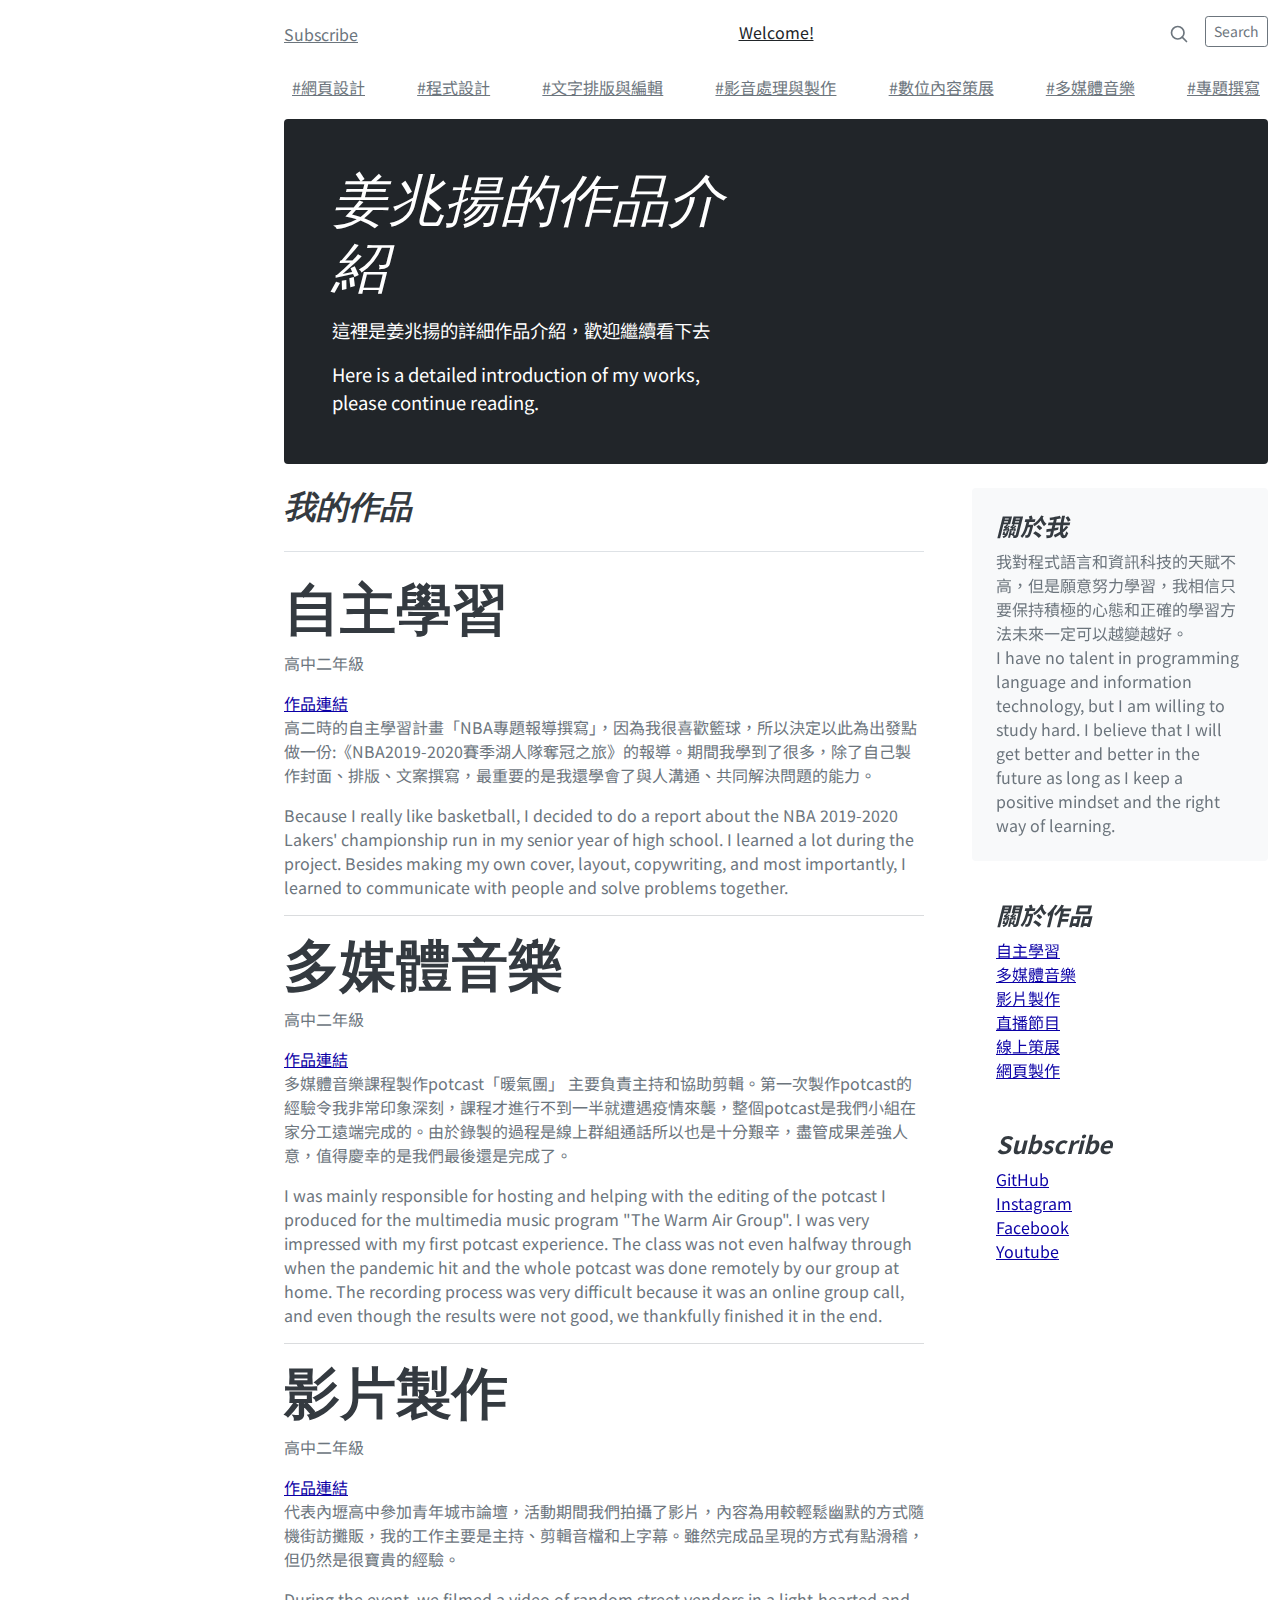
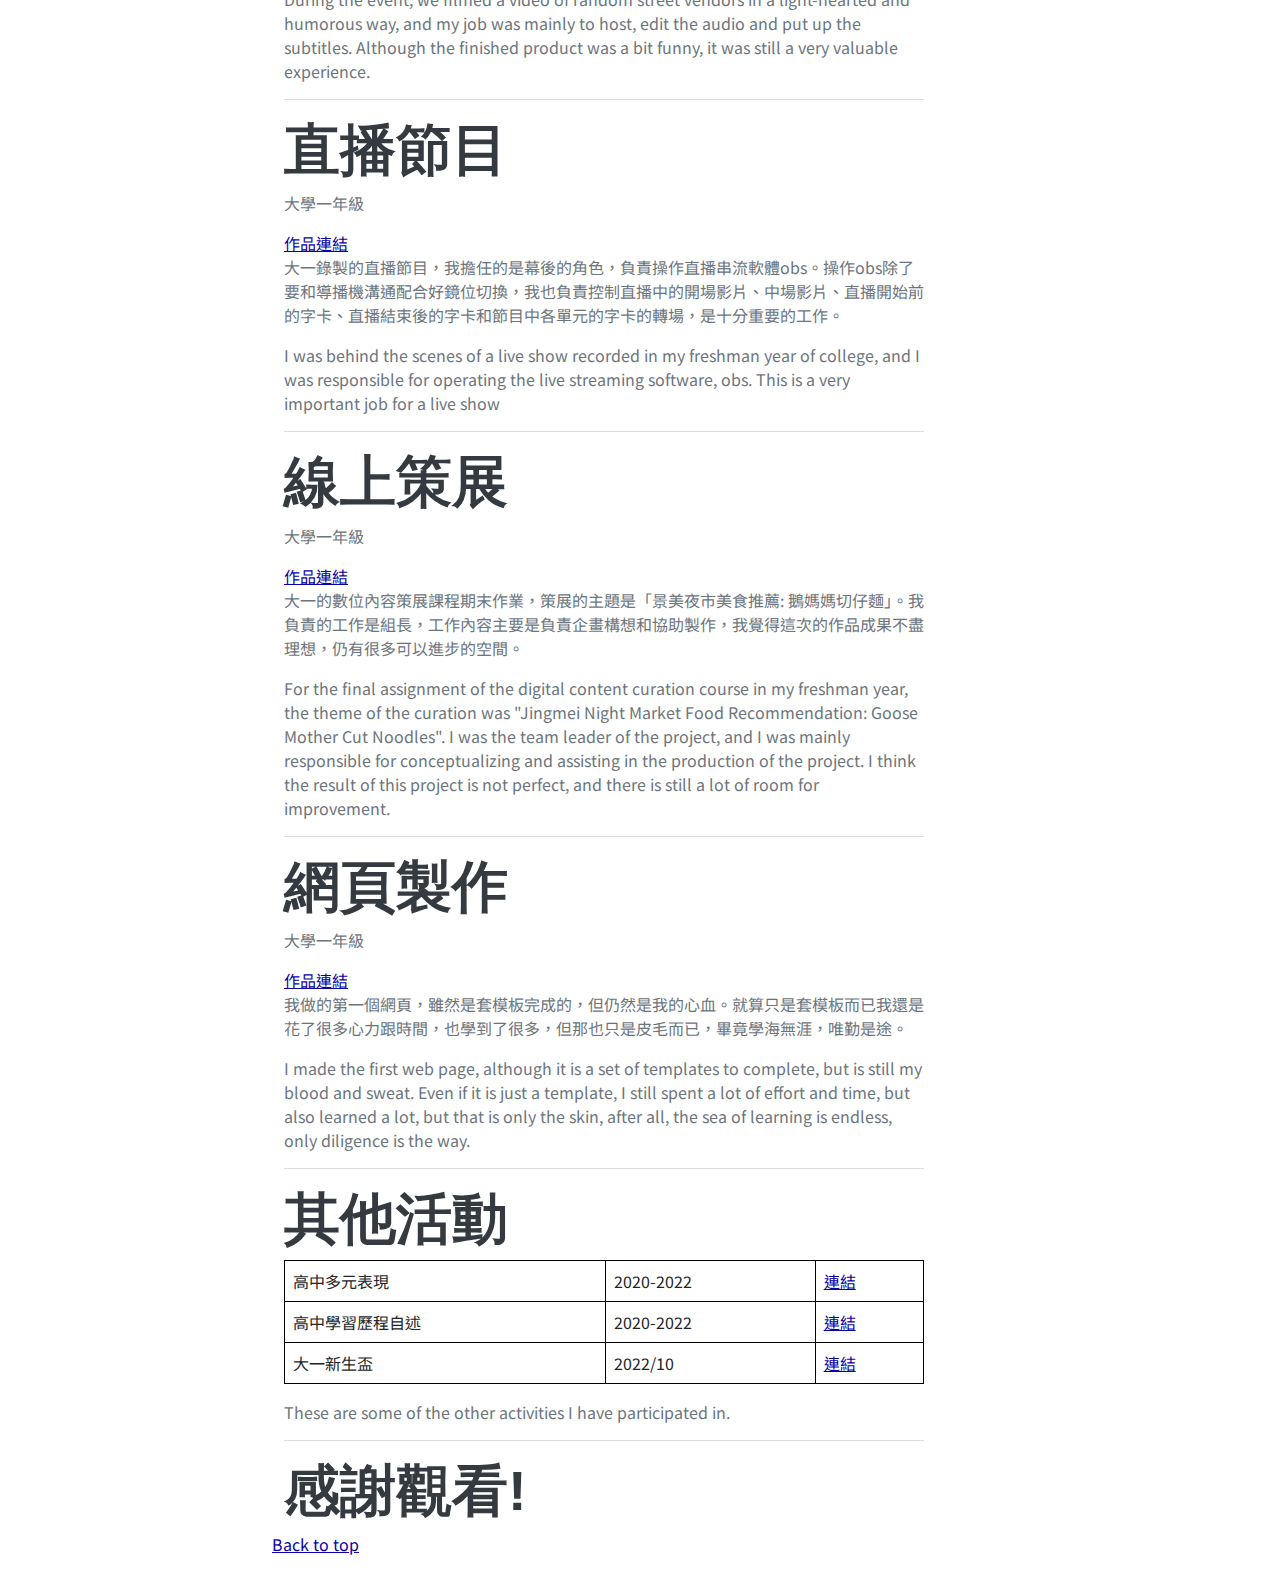
==== commit b7cb4cf4: "期末" ====
--- a/Portfolios.html
+++ b/Portfolios.html
@@ -23,7 +23,7 @@
               <header class="blog-header py-3">
                 <div class="row flex-nowrap justify-content-between align-items-center">
                   <div class="col-4 pt-1">
-                    <a class="link-secondary" href="#social-media">Subscribe</a>
+                    <a class="link-secondary" href="#thanks for watching">Subscribe</a>
                   </div>
                   <div class="col-4 text-center">
                     <a class="blog-header-logo text-dark" href="#page-top">Welcome!</a>
@@ -60,7 +60,7 @@
                   <h1 class="display-4 fst-italic" style="color:white;">姜兆揚的作品介紹</h1>
                   <p class="lead my-3">這裡是姜兆揚的詳細作品介紹，歡迎繼續看下去</p>
                   <p class="lead mb-0">Here is a detailed introduction of my works,</p>
-                  <p class="lead mb-0">please continue reading</p>
+                  <p class="lead mb-0">please continue reading.</p>
                 </div>
               </div>     
               <div class="row g-5">
@@ -119,20 +119,20 @@
                         <tr>
                           <td>高中學習歷程自述</td>
                           <td>2020-2022</td>
-                          <td><a href="https://www.canva.com/design/DAFAHKlBZg4/4Nev98eZFa7dZqc_dV95tA/edit?utm_content=DAFAHKlBZg4&utm_campaign=designshare&utm_medium=link2&utm_source=sharebutton">連結</a></td>
+                          <td><a href="https://www.canva.com/design/DAFAHKlBZg4/4Nev98eZFa7dZqc_dV95tA/edit?utm_content=DAFAHKlBZg4&utm_campaign=designshare&utm_medium=link2&utm_source=sharebutton"target="_blank">連結</a></td>
                         </tr>
                         <tr>
                           <td>大一新生盃</td>
                           <td>2022/10</td>
-                          <td></td>
+                          <td><a href="https://photos.app.goo.gl/sXJ3j2UbQF19cd958"target="_blank">連結</a></td>
                         </tr>
                       </tbody>
                     </table>
-                    <p>These are some of the other activities I have participated in</p>
+                    <p>These are some of the other activities I have participated in.</p>
                   </article> 
                   <hr>
                   <article class="blog-post">
-                    <h2 class="blog-post-title">感謝觀看!</h2>
+                    <h2 class="blog-post-title" id="thanks for watching">感謝觀看!</h2>
                   </article>                
                 </div>           
                 <div class="col-md-4">
@@ -171,7 +171,6 @@
                 <a href="#page-top">Back to top</a>
               </p>
             </footer>
-        
         </div>
     </body>
     </html>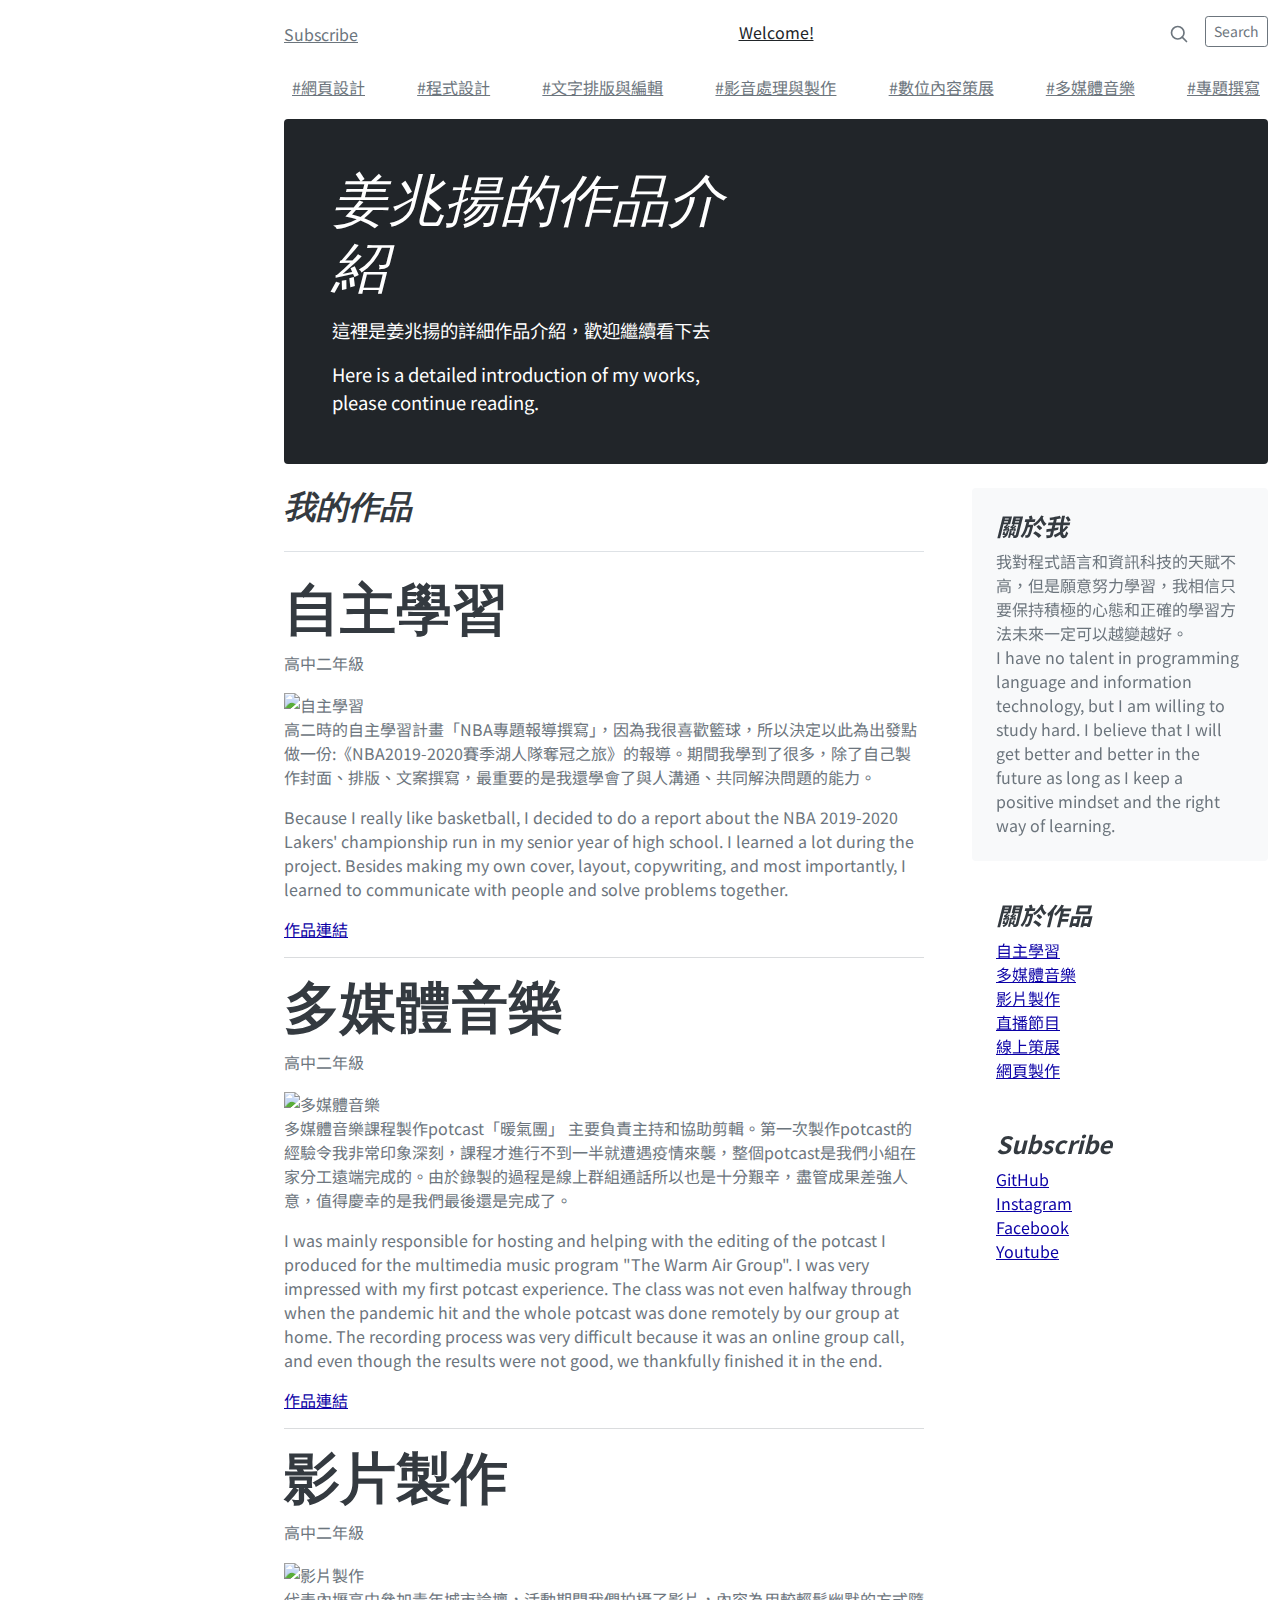
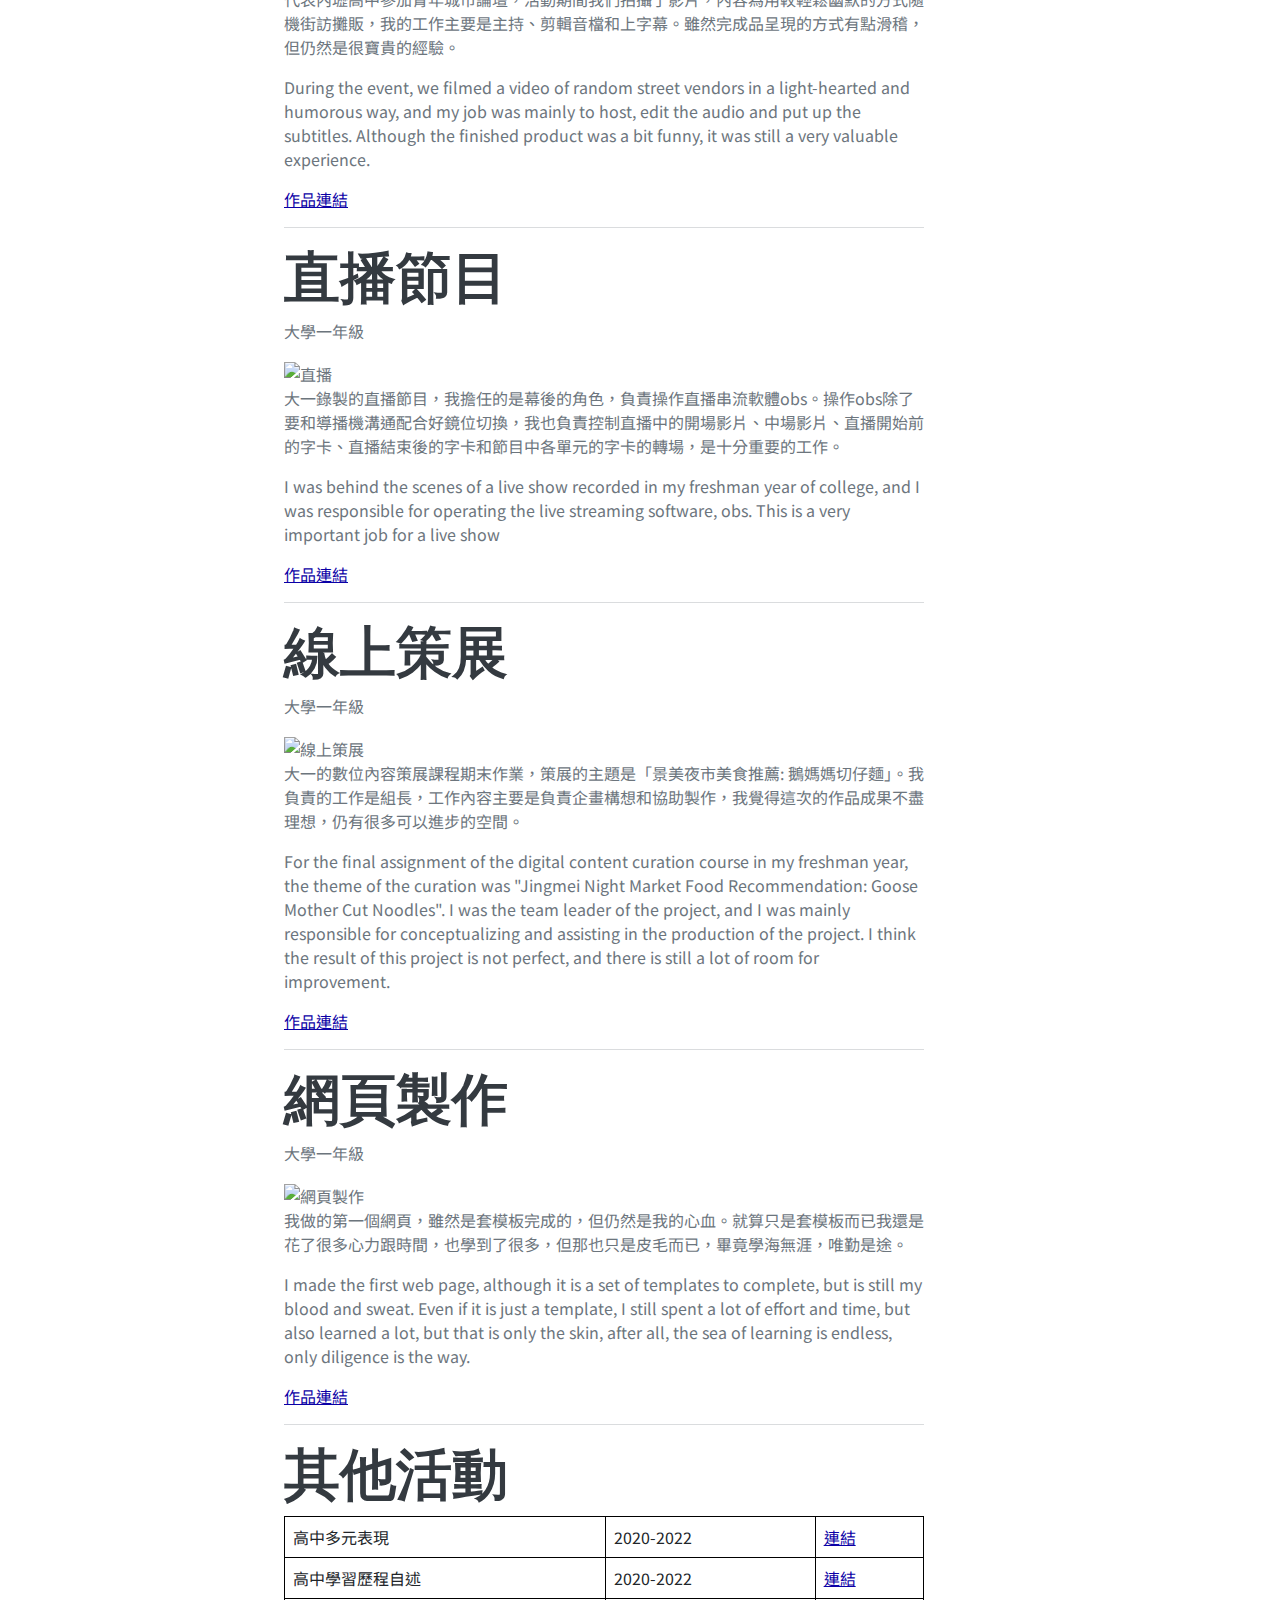
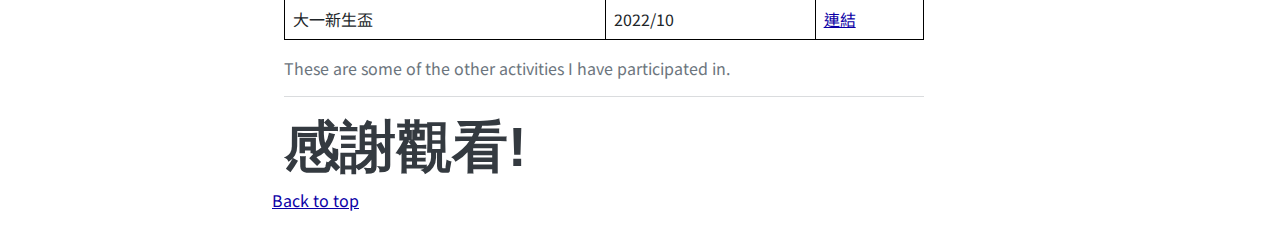
==== commit 36a49c76: "期末" ====
--- a/Portfolios.html
+++ b/Portfolios.html
@@ -4,7 +4,7 @@
       <title>Portfolios</title>
         <meta charset="utf-8" />
         <meta name="viewport" content="width=device-width, initial-scale=1, shrink-to-fit=no" />
-        <meta name="description" content="" />
+        <meta name="description" content="Portfolios" />
         <meta name="author" content="Mark Otto, Jacob Thornton, and Bootstrap contributors">
         <meta name="generator" content="Hugo 0.88.1">
         <link rel="canonical" href="https://bootstrap5.hexschool.com/docs/5.1/examples/blog/">
@@ -71,39 +71,45 @@
                   <article class="blog-post">
                     <h2 class="blog-post-title" id="work1">自主學習</h2>
                     <p class="blog-post-meta">高中二年級</p>
-                    <a class="blog-post-meta"href="https://www.canva.com/design/DAE_dx_OqQ0/Xv5aE0U34Uskx4qtLakNQQ/edit?utm_content=DAE_dx_OqQ0&utm_campaign=designshare&utm_medium=link2&utm_source=sharebutton"target="_blank">作品連結</a>
+                    <img src="https://img.onl/CXuxxk" alt="自主學習">
                     <p>高二時的自主學習計畫「NBA專題報導撰寫」，因為我很喜歡籃球，所以決定以此為出發點做一份:《NBA2019-2020賽季湖人隊奪冠之旅》的報導。期間我學到了很多，除了自己製作封面、排版、文案撰寫，最重要的是我還學會了與人溝通、共同解決問題的能力。</p>
                     <p>Because I really like basketball, I decided to do a report about the NBA 2019-2020 Lakers' championship run in my senior year of high school. I learned a lot during the project. Besides making my own cover, layout, copywriting, and most importantly, I learned to communicate with people and solve problems together.</p>
+                    <a class="blog-post-meta"href="https://www.canva.com/design/DAE_dx_OqQ0/Xv5aE0U34Uskx4qtLakNQQ/edit?utm_content=DAE_dx_OqQ0&utm_campaign=designshare&utm_medium=link2&utm_source=sharebutton"target="_blank">作品連結</a>
                     <hr>
                     <h2 class="blog-post-title" id="work2">多媒體音樂</h2>
                     <p class="blog-post-meta">高中二年級</p>
-                    <a class="blog-post-meta"href="https://youtu.be/Ru5J5gR4CGY"target="_blank">作品連結</a>
+                    <img src="https://img.onl/yQ3ziu" alt="多媒體音樂">
                     <p>多媒體音樂課程製作potcast「暖氣團」 主要負責主持和協助剪輯。第一次製作potcast的經驗令我非常印象深刻，課程才進行不到一半就遭遇疫情來襲，整個potcast是我們小組在家分工遠端完成的。由於錄製的過程是線上群組通話所以也是十分艱辛，盡管成果差強人意，值得慶幸的是我們最後還是完成了。</p>
                     <p>I was mainly responsible for hosting and helping with the editing of the potcast I produced for the multimedia music program "The Warm Air Group". I was very impressed with my first potcast experience. The class was not even halfway through when the pandemic hit and the whole potcast was done remotely by our group at home. The recording process was very difficult because it was an online group call, and even though the results were not good, we thankfully finished it in the end.</p>
+                    <a class="blog-post-meta"href="https://youtu.be/Ru5J5gR4CGY"target="_blank">作品連結</a>
                     <hr>
                     <h2 class="blog-post-title" id="work3">影片製作</h2>
                     <p class="blog-post-meta">高中二年級</p>
-                    <a class="blog-post-meta"href="https://www.youtube.com/watch?v=USkbaBMKOKA"target="_blank">作品連結</a>
+                    <img src="https://img.onl/pphY3a" alt="影片製作"width="600" height="400">
                     <p>代表內壢高中參加青年城市論壇，活動期間我們拍攝了影片，內容為用較輕鬆幽默的方式隨機街訪攤販，我的工作主要是主持、剪輯音檔和上字幕。雖然完成品呈現的方式有點滑稽，但仍然是很寶貴的經驗。</p>
                     <p>During the event, we filmed a video of random street vendors in a light-hearted and humorous way, and my job was mainly to host, edit the audio and put up the subtitles. Although the finished product was a bit funny, it was still a very valuable experience.</p>
+                    <a class="blog-post-meta"href="https://www.youtube.com/watch?v=USkbaBMKOKA"target="_blank">作品連結</a>
                     <hr>
                     <h2 class="blog-post-title" id="work4">直播節目</h2>
                     <p class="blog-post-meta">大學一年級</p>
-                    <a class="blog-post-meta"href="https://www.youtube.com/live/WNCuz8WMkfk?feature=share"target="_blank">作品連結</a>
+                    <img src="https://img.youtube.com/vi/WNCuz8WMkfk/sddefault.jpg" alt="直播">
                     <p>大一錄製的直播節目，我擔任的是幕後的角色，負責操作直播串流軟體obs。操作obs除了要和導播機溝通配合好鏡位切換，我也負責控制直播中的開場影片、中場影片、直播開始前的字卡、直播結束後的字卡和節目中各單元的字卡的轉場，是十分重要的工作。</p>
                     <p>I was behind the scenes of a live show recorded in my freshman year of college, and I was responsible for operating the live streaming software, obs. This is a very important job for a live show</p>
+                    <a class="blog-post-meta"href="https://www.youtube.com/live/WNCuz8WMkfk?feature=share"target="_blank">作品連結</a>
                     <hr>
                     <h2 class="blog-post-title" id="work5">線上策展</h2>
                     <p class="blog-post-meta">大學一年級</p>
-                    <a class="blog-post-meta"href="https://virsody.io/exhibition/fuihuifhuhfheiffhf"target="_blank">作品連結</a>
+                    <img src="https://img.onl/ZSy2fE" alt="線上策展" width="600" height="400">
                     <p>大一的數位內容策展課程期末作業，策展的主題是「景美夜市美食推薦: 鵝媽媽切仔麵」。我負責的工作是組長，工作內容主要是負責企畫構想和協助製作，我覺得這次的作品成果不盡理想，仍有很多可以進步的空間。</p>
                     <p>For the final assignment of the digital content curation course in my freshman year, the theme of the curation was "Jingmei Night Market Food Recommendation: Goose Mother Cut Noodles". I was the team leader of the project, and I was mainly responsible for conceptualizing and assisting in the production of the project. I think the result of this project is not perfect, and there is still a lot of room for improvement.</p>
+                    <a class="blog-post-meta"href="https://virsody.io/exhibition/fuihuifhuhfheiffhf"target="_blank">作品連結</a>
                     <hr>
                     <h2 class="blog-post-title" id="work6">網頁製作</h2>
                     <p class="blog-post-meta">大學一年級</p>
-                    <a class="blog-post-meta"href="https://a111070031.github.io/"target="_blank">作品連結</a>
+                    <img src="https://img.onl/ULX7Qm" alt="網頁製作">
                     <p>我做的第一個網頁，雖然是套模板完成的，但仍然是我的心血。就算只是套模板而已我還是花了很多心力跟時間，也學到了很多，但那也只是皮毛而已，畢竟學海無涯，唯勤是途。</p>
                     <p>I made the first web page, although it is a set of templates to complete, but is still my blood and sweat. Even if it is just a template, I still spent a lot of effort and time, but also learned a lot, but that is only the skin, after all, the sea of learning is endless, only diligence is the way.</p>
+                    <a class="blog-post-meta"href="https://a111070031.github.io/"target="_blank">作品連結</a>
                     <hr>
                   </article>
             
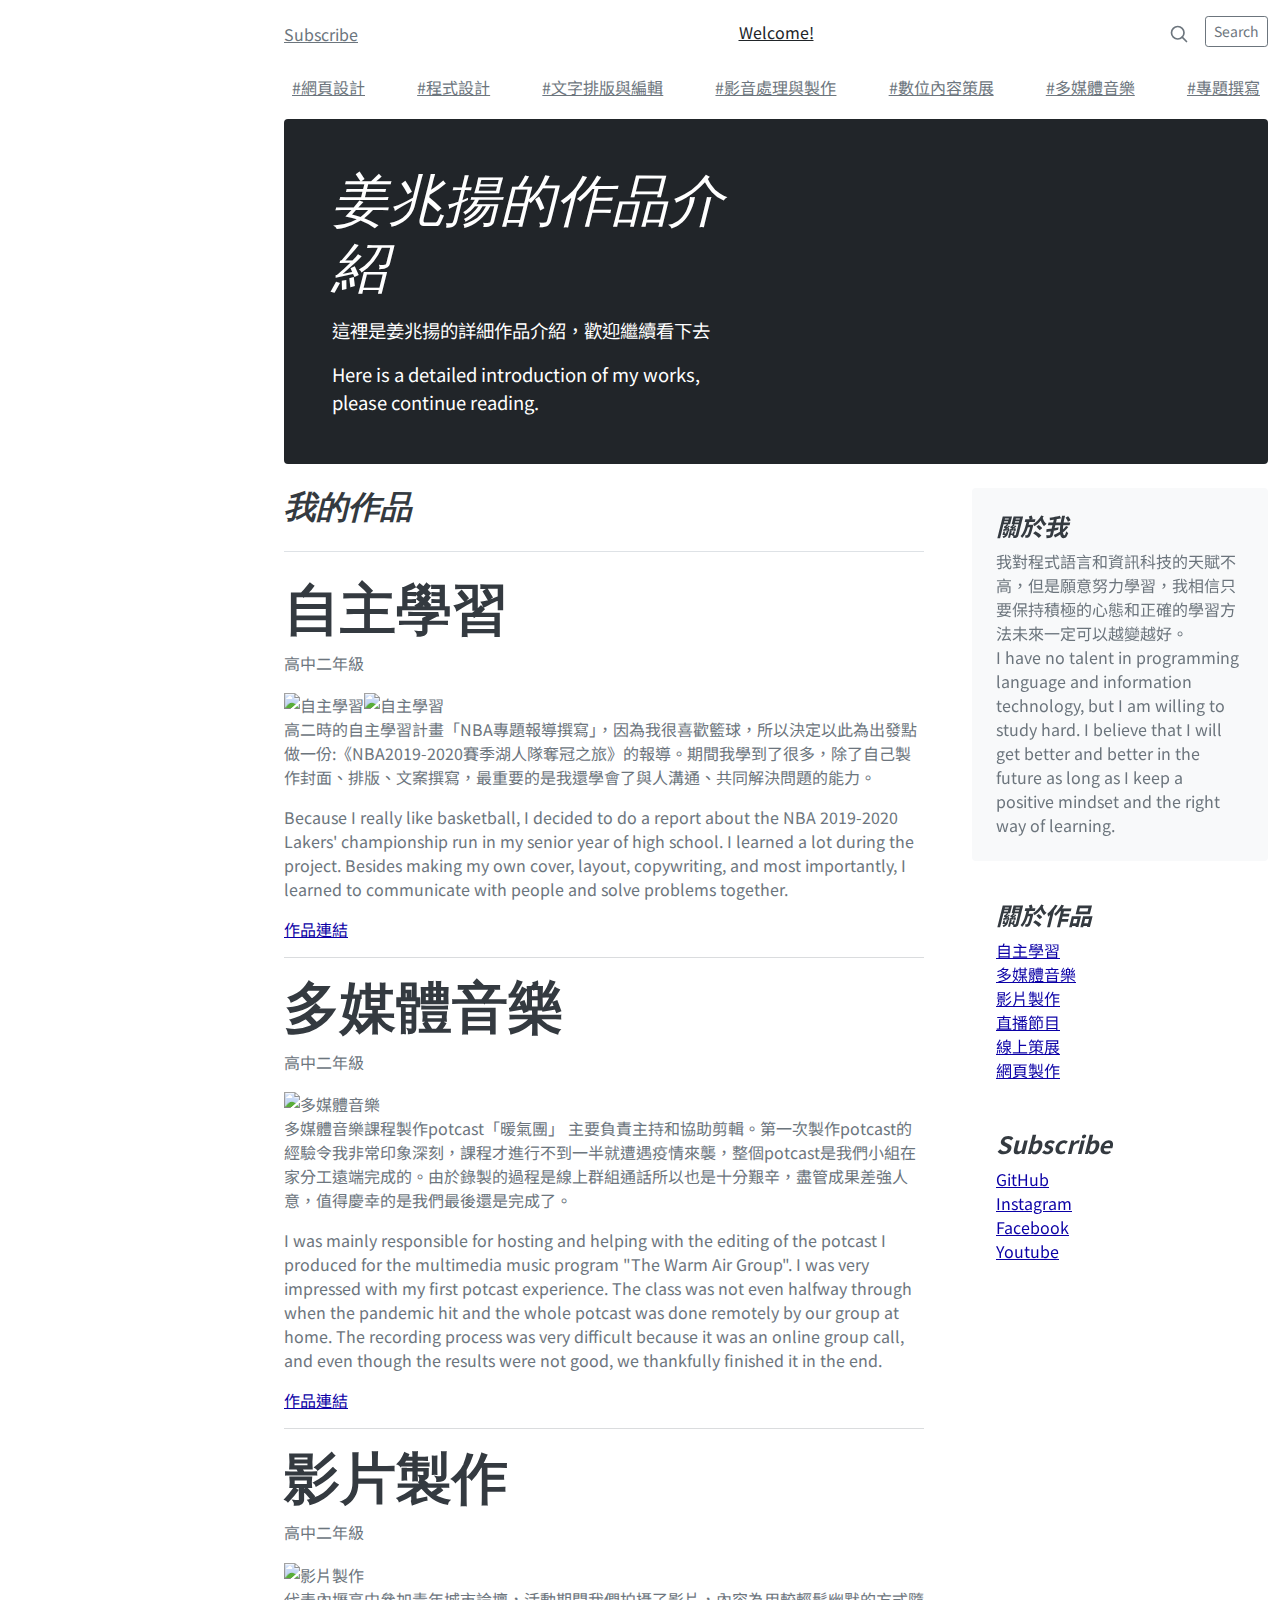
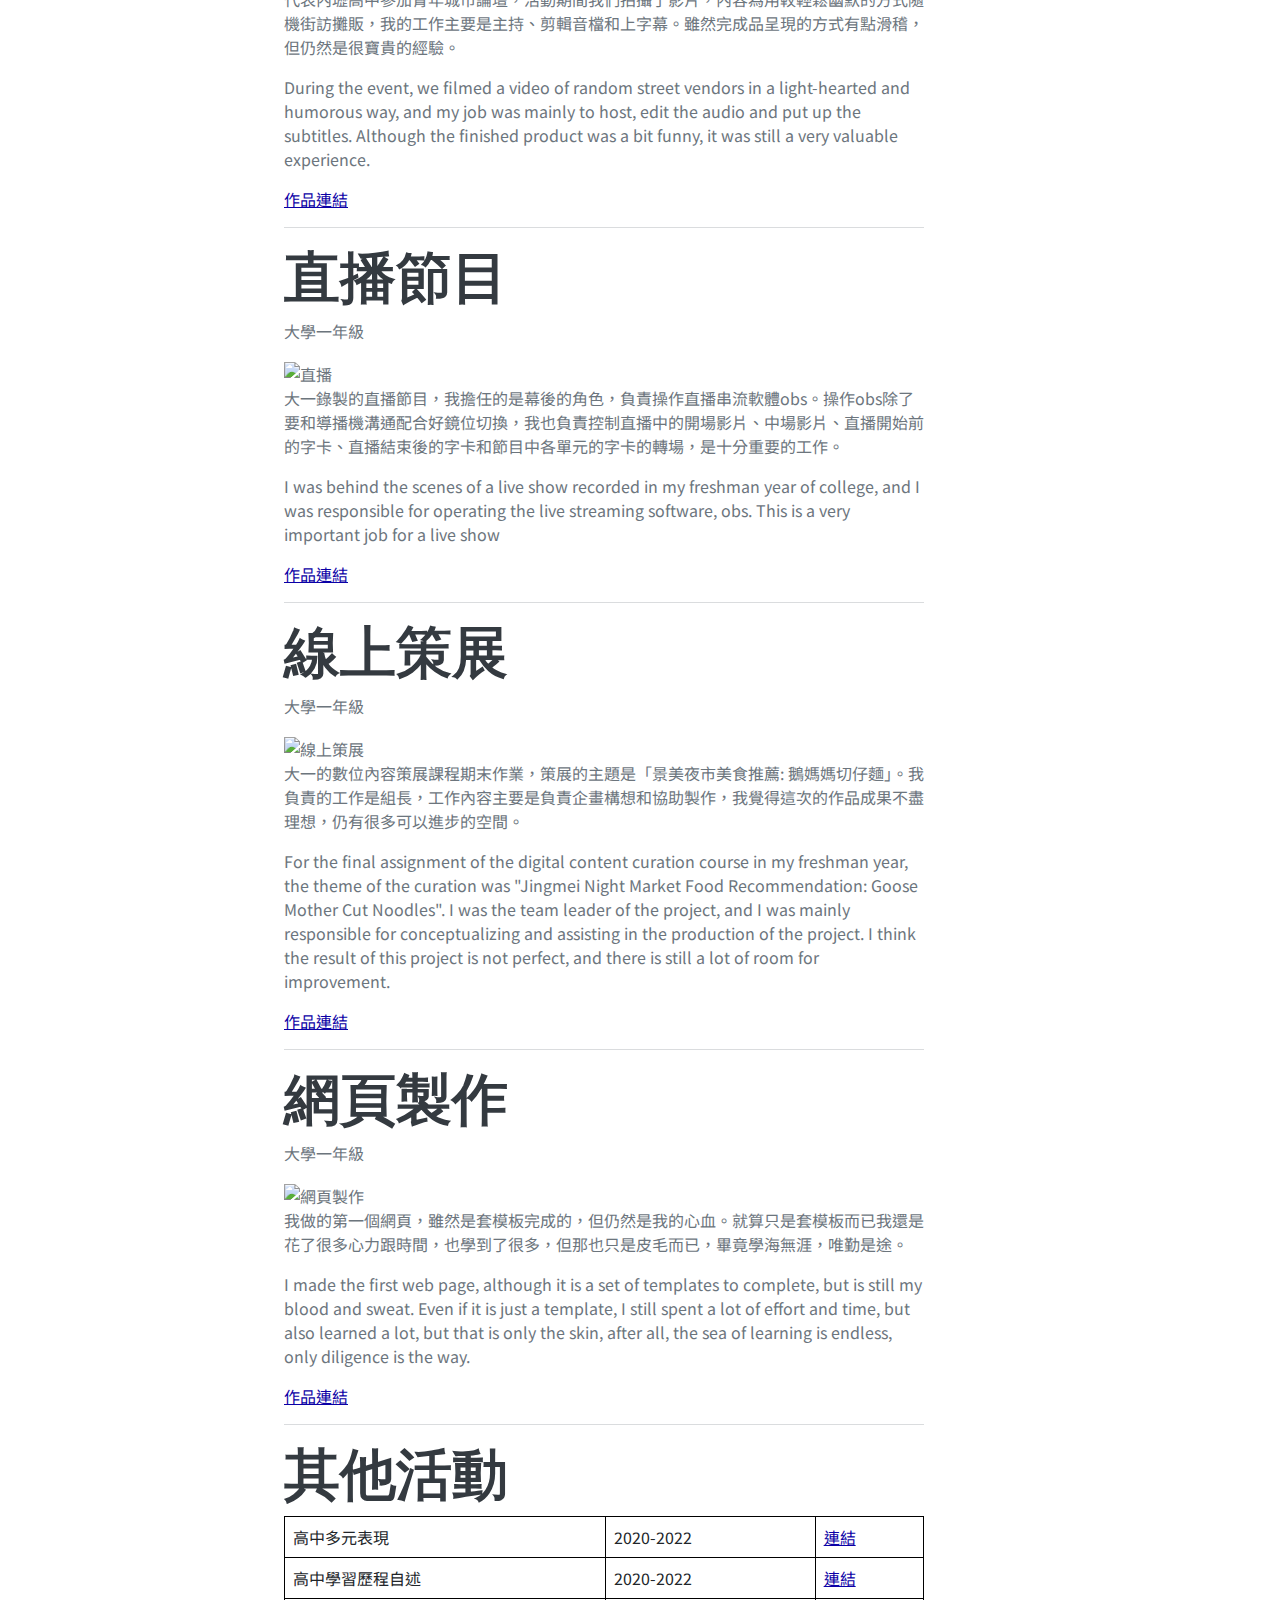
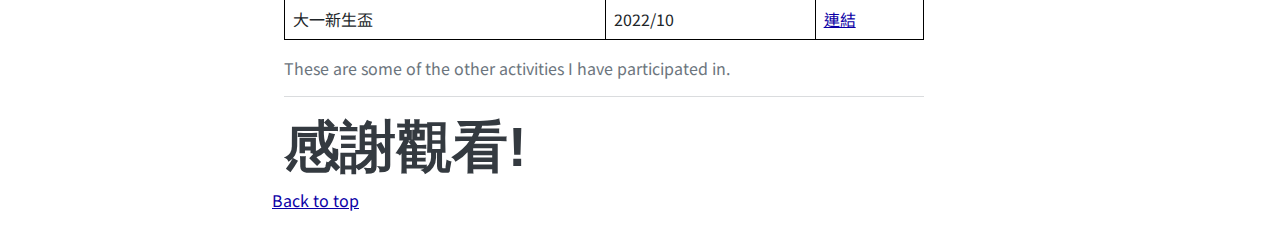
==== commit 077af38f: "期末" ====
--- a/Portfolios.html
+++ b/Portfolios.html
@@ -71,7 +71,7 @@
                   <article class="blog-post">
                     <h2 class="blog-post-title" id="work1">自主學習</h2>
                     <p class="blog-post-meta">高中二年級</p>
-                    <img src="https://img.onl/CXuxxk" alt="自主學習">
+                    <img src="https://img.onl/CXuxxk" alt="自主學習"><img src="https://img.onl/izjNqi" alt="自主學習">
                     <p>高二時的自主學習計畫「NBA專題報導撰寫」，因為我很喜歡籃球，所以決定以此為出發點做一份:《NBA2019-2020賽季湖人隊奪冠之旅》的報導。期間我學到了很多，除了自己製作封面、排版、文案撰寫，最重要的是我還學會了與人溝通、共同解決問題的能力。</p>
                     <p>Because I really like basketball, I decided to do a report about the NBA 2019-2020 Lakers' championship run in my senior year of high school. I learned a lot during the project. Besides making my own cover, layout, copywriting, and most importantly, I learned to communicate with people and solve problems together.</p>
                     <a class="blog-post-meta"href="https://www.canva.com/design/DAE_dx_OqQ0/Xv5aE0U34Uskx4qtLakNQQ/edit?utm_content=DAE_dx_OqQ0&utm_campaign=designshare&utm_medium=link2&utm_source=sharebutton"target="_blank">作品連結</a>
